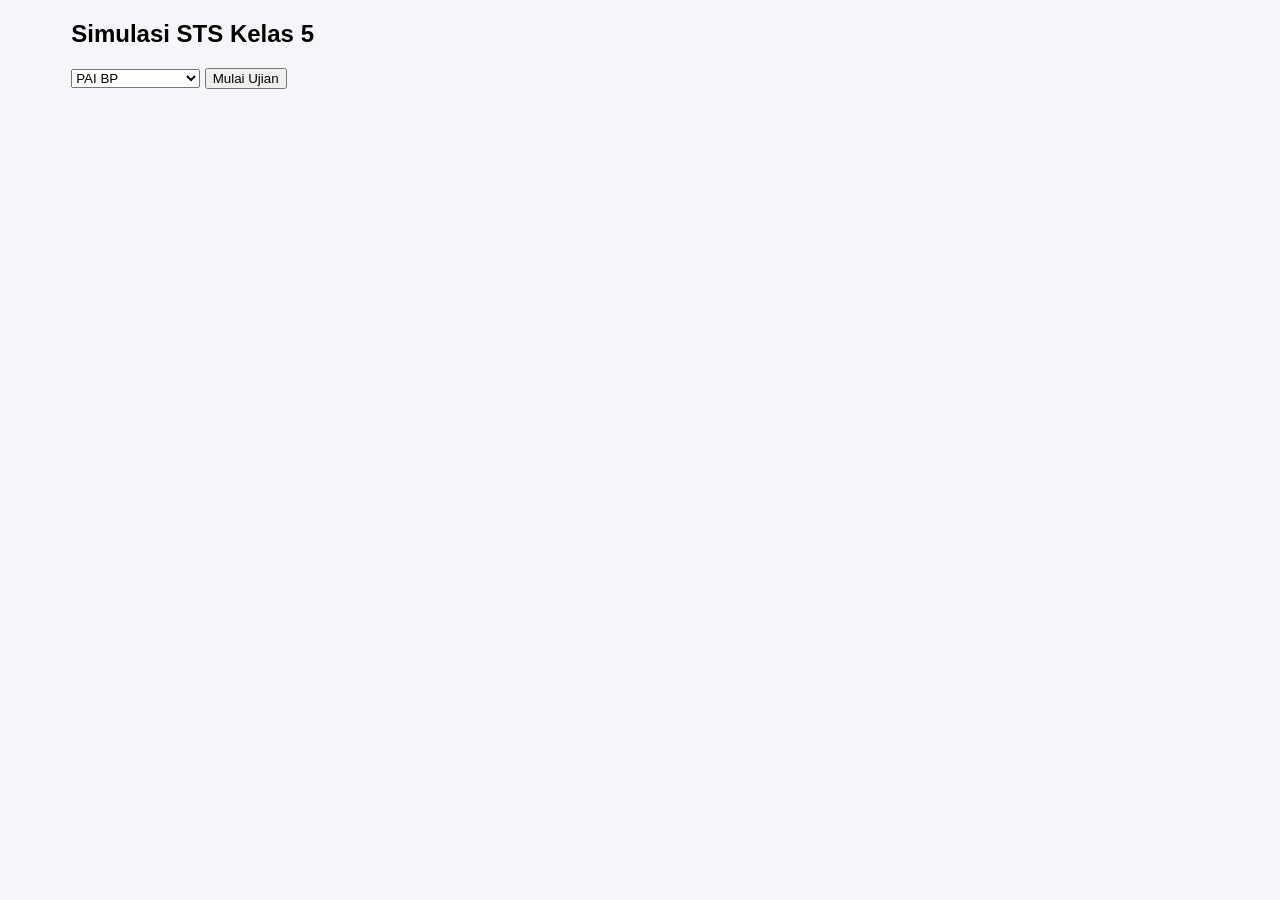
==== index.html @ 39b7138d "Add files via upload" ====
<!DOCTYPE html>
<html lang="id">
<head>
  <meta charset="UTF-8">
  <title>Simulasi STS Kelas 5</title>
  <link rel="stylesheet" href="style.css">
</head>
<body>

<div class="container">

  <h2>Simulasi STS Kelas 5</h2>

  <select id="mapel">
    <option value="pai">PAI BP</option>
    <option value="paiu">PAI Unggulan</option>
    <option value="indo">Bahasa Indonesia</option>
    <option value="inggris">Bahasa Inggris</option>
    <option value="ipas">IPAS</option>
    <option value="pkn">Pancasila</option>
    <option value="math">Matematika</option>
  </select>

  <button onclick="startExam()">Mulai Ujian</button>

  <div id="exam" class="hidden">
    
    <div class="topbar">
      <div id="progress"></div>
      <div id="timer">30:00</div>
    </div>

    <div class="main">
      <div class="sidebar" id="nav"></div>

      <div class="content">
        <div id="question"></div>

        <div class="navbtn">
          <button onclick="prev()">Prev</button>
          <button onclick="next()">Next</button>
        </div>
      </div>
    </div>

    <button class="finish" onclick="finish()">Selesai</button>
  </div>

  <h3 id="result"></h3>

</div>

<script src="script.js"></script>
</body>
</html>
---- style.css ----
body {
  font-family: Arial;
  background: #f4f6f9;
}

.container {
  width: 90%;
  margin: auto;
}

.topbar {
  display: flex;
  justify-content: space-between;
  margin: 10px 0;
}

#progress {
  width: 70%;
  height: 10px;
  background: #ddd;
}

#progress::after {
  content: '';
  display: block;
  height: 10px;
  background: #4caf50;
  width: 0%;
}

.main {
  display: flex;
}

.sidebar {
  width: 20%;
  background: #fff;
  padding: 10px;
}

.sidebar button {
  width: 40px;
  margin: 5px;
}

.content {
  width: 80%;
  background: white;
  padding: 20px;
}

.navbtn button {
  margin: 10px;
}

.finish {
  background: red;
  color: white;
  padding: 10px;
}

.hidden {
  display: none;
}
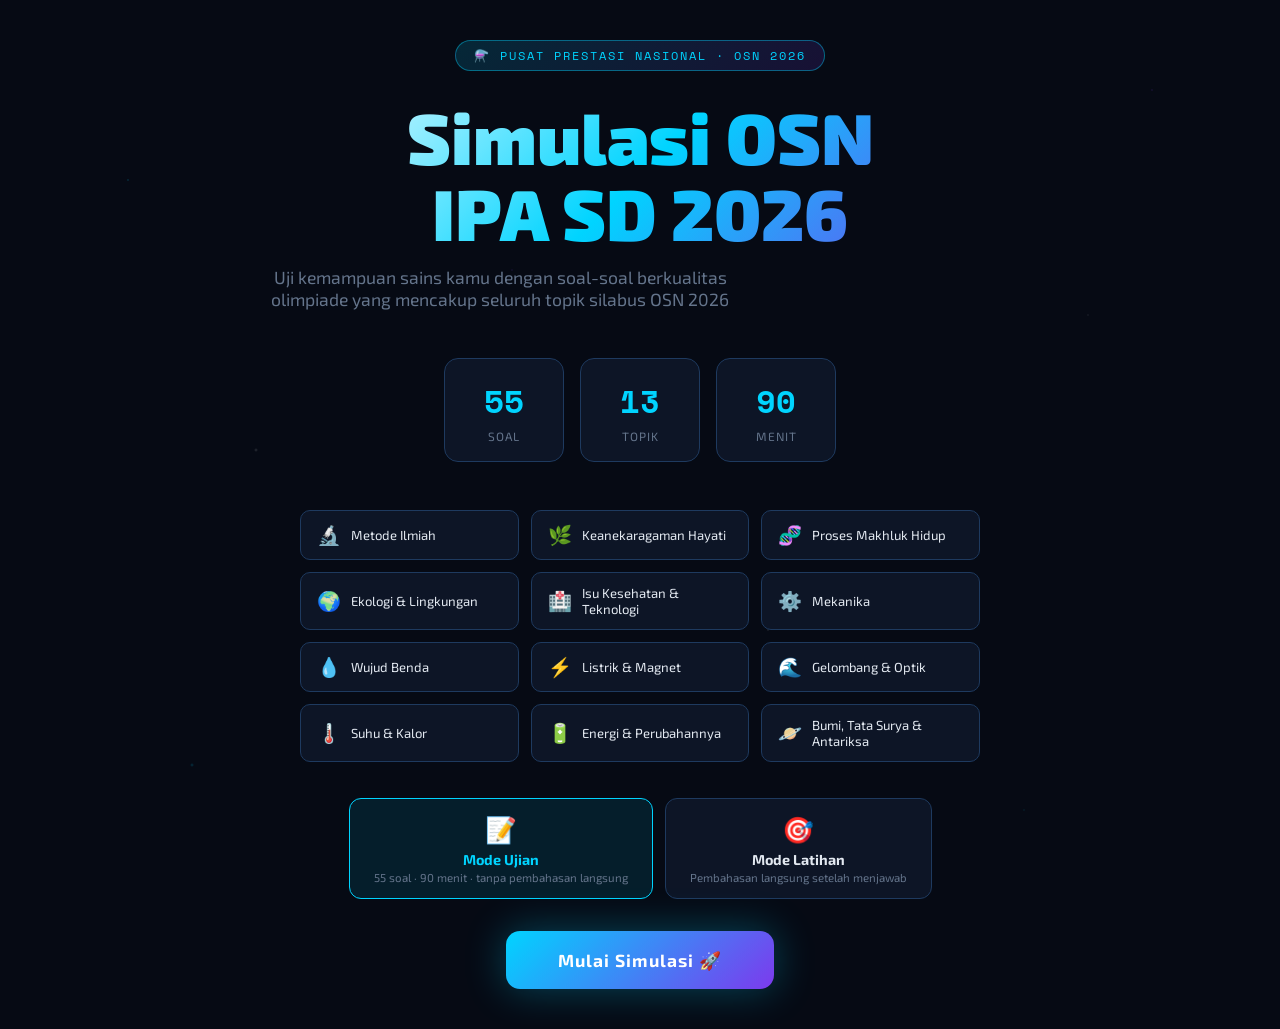
==== commit 8f794964: "Rename osn_ipa_simulasi.html to index.html" ====
--- a/index.html
+++ b/index.html
@@ -1,55 +1,1682 @@
 <!DOCTYPE html>
 <html lang="id">
 <head>
-  <meta charset="UTF-8">
-  <title>Simulasi STS Kelas 5</title>
-  <link rel="stylesheet" href="style.css">
+<meta charset="UTF-8">
+<meta name="viewport" content="width=device-width, initial-scale=1.0">
+<title>Simulasi OSN IPA SD 2026</title>
+<link href="https://fonts.googleapis.com/css2?family=Space+Mono:wght@400;700&family=Exo+2:wght@300;400;600;800;900&display=swap" rel="stylesheet">
+<style>
+  :root {
+    --bg: #060a14;
+    --surface: #0d1526;
+    --surface2: #111e35;
+    --border: #1e3a5f;
+    --accent: #00d4ff;
+    --accent2: #7c3aed;
+    --accent3: #f59e0b;
+    --correct: #10b981;
+    --wrong: #ef4444;
+    --text: #e2e8f0;
+    --muted: #64748b;
+  }
+
+  * { box-sizing: border-box; margin: 0; padding: 0; }
+
+  body {
+    font-family: 'Exo 2', sans-serif;
+    background: var(--bg);
+    color: var(--text);
+    min-height: 100vh;
+    overflow-x: hidden;
+  }
+
+  /* Starfield */
+  body::before {
+    content: '';
+    position: fixed;
+    inset: 0;
+    background-image:
+      radial-gradient(1px 1px at 10% 20%, rgba(0,212,255,0.4) 0%, transparent 100%),
+      radial-gradient(1px 1px at 30% 80%, rgba(124,58,237,0.4) 0%, transparent 100%),
+      radial-gradient(1px 1px at 50% 40%, rgba(255,255,255,0.3) 0%, transparent 100%),
+      radial-gradient(1px 1px at 70% 60%, rgba(0,212,255,0.3) 0%, transparent 100%),
+      radial-gradient(1px 1px at 90% 10%, rgba(124,58,237,0.3) 0%, transparent 100%),
+      radial-gradient(2px 2px at 20% 50%, rgba(255,255,255,0.15) 0%, transparent 100%),
+      radial-gradient(1px 1px at 80% 90%, rgba(0,212,255,0.2) 0%, transparent 100%),
+      radial-gradient(1px 1px at 60% 70%, rgba(255,255,255,0.2) 0%, transparent 100%),
+      radial-gradient(1px 1px at 40% 30%, rgba(124,58,237,0.25) 0%, transparent 100%),
+      radial-gradient(2px 2px at 15% 85%, rgba(0,212,255,0.2) 0%, transparent 100%),
+      radial-gradient(1px 1px at 85% 35%, rgba(255,255,255,0.15) 0%, transparent 100%),
+      radial-gradient(1px 1px at 55% 15%, rgba(124,58,237,0.2) 0%, transparent 100%);
+    pointer-events: none;
+    z-index: 0;
+  }
+
+  .container { position: relative; z-index: 1; max-width: 860px; margin: 0 auto; padding: 20px; }
+
+  /* ============ SPLASH SCREEN ============ */
+  #splash {
+    min-height: 100vh;
+    display: flex;
+    flex-direction: column;
+    align-items: center;
+    justify-content: center;
+    text-align: center;
+    padding: 40px 20px;
+  }
+
+  .splash-badge {
+    display: inline-flex;
+    align-items: center;
+    gap: 8px;
+    background: linear-gradient(135deg, rgba(0,212,255,0.15), rgba(124,58,237,0.15));
+    border: 1px solid rgba(0,212,255,0.4);
+    border-radius: 99px;
+    padding: 6px 18px;
+    font-size: 0.75rem;
+    font-family: 'Space Mono', monospace;
+    color: var(--accent);
+    letter-spacing: 2px;
+    text-transform: uppercase;
+    margin-bottom: 28px;
+    animation: fadeSlide 0.8s ease both;
+  }
+
+  .splash-title {
+    font-size: clamp(2.4rem, 7vw, 4.5rem);
+    font-weight: 900;
+    line-height: 1.05;
+    margin-bottom: 16px;
+    background: linear-gradient(135deg, #fff 0%, var(--accent) 50%, var(--accent2) 100%);
+    -webkit-background-clip: text;
+    -webkit-text-fill-color: transparent;
+    background-clip: text;
+    animation: fadeSlide 0.8s 0.1s ease both;
+  }
+
+  .splash-sub {
+    font-size: 1.1rem;
+    color: var(--muted);
+    margin-bottom: 48px;
+    animation: fadeSlide 0.8s 0.2s ease both;
+    max-width: 500px;
+  }
+
+  .stats-row {
+    display: flex;
+    gap: 16px;
+    justify-content: center;
+    flex-wrap: wrap;
+    margin-bottom: 48px;
+    animation: fadeSlide 0.8s 0.3s ease both;
+  }
+
+  .stat-card {
+    background: var(--surface);
+    border: 1px solid var(--border);
+    border-radius: 14px;
+    padding: 18px 28px;
+    text-align: center;
+    min-width: 120px;
+  }
+
+  .stat-card .num {
+    font-size: 2rem;
+    font-weight: 800;
+    color: var(--accent);
+    font-family: 'Space Mono', monospace;
+  }
+
+  .stat-card .lbl {
+    font-size: 0.75rem;
+    color: var(--muted);
+    margin-top: 4px;
+    text-transform: uppercase;
+    letter-spacing: 1px;
+  }
+
+  .topic-grid {
+    display: grid;
+    grid-template-columns: repeat(auto-fill, minmax(200px, 1fr));
+    gap: 12px;
+    margin-bottom: 48px;
+    text-align: left;
+    width: 100%;
+    max-width: 680px;
+    animation: fadeSlide 0.8s 0.4s ease both;
+  }
+
+  .topic-pill {
+    background: var(--surface);
+    border: 1px solid var(--border);
+    border-radius: 10px;
+    padding: 12px 16px;
+    font-size: 0.82rem;
+    display: flex;
+    align-items: center;
+    gap: 10px;
+    color: var(--text);
+  }
+
+  .topic-pill .icon { font-size: 1.2rem; }
+
+  .btn-start {
+    background: linear-gradient(135deg, var(--accent), var(--accent2));
+    border: none;
+    border-radius: 14px;
+    padding: 18px 52px;
+    font-size: 1.1rem;
+    font-weight: 700;
+    font-family: 'Exo 2', sans-serif;
+    color: #fff;
+    cursor: pointer;
+    letter-spacing: 1px;
+    transition: transform 0.2s, box-shadow 0.2s;
+    animation: fadeSlide 0.8s 0.5s ease both;
+    box-shadow: 0 0 40px rgba(0,212,255,0.3);
+  }
+
+  .btn-start:hover {
+    transform: translateY(-3px);
+    box-shadow: 0 8px 50px rgba(0,212,255,0.45);
+  }
+
+  /* ============ QUIZ SCREEN ============ */
+  #quiz { display: none; }
+
+  .quiz-header {
+    display: flex;
+    align-items: center;
+    justify-content: space-between;
+    margin-bottom: 24px;
+    flex-wrap: wrap;
+    gap: 12px;
+  }
+
+  .q-counter {
+    font-family: 'Space Mono', monospace;
+    font-size: 0.85rem;
+    color: var(--muted);
+  }
+
+  .q-counter span { color: var(--accent); font-weight: 700; }
+
+  .timer-box {
+    background: var(--surface);
+    border: 1px solid var(--border);
+    border-radius: 10px;
+    padding: 8px 20px;
+    font-family: 'Space Mono', monospace;
+    font-size: 1.1rem;
+    color: var(--accent);
+    min-width: 100px;
+    text-align: center;
+    transition: color 0.3s;
+  }
+
+  .timer-box.urgent { color: var(--wrong); border-color: var(--wrong); animation: pulse 0.8s infinite; }
+
+  .score-display {
+    font-size: 0.85rem;
+    color: var(--muted);
+    font-family: 'Space Mono', monospace;
+  }
+
+  .score-display span { color: var(--correct); font-weight: 700; }
+
+  /* Progress bar */
+  .progress-bar {
+    width: 100%;
+    height: 5px;
+    background: var(--surface2);
+    border-radius: 99px;
+    margin-bottom: 28px;
+    overflow: hidden;
+  }
+
+  .progress-fill {
+    height: 100%;
+    background: linear-gradient(90deg, var(--accent), var(--accent2));
+    border-radius: 99px;
+    transition: width 0.5s ease;
+  }
+
+  /* Topic tag */
+  .topic-tag {
+    display: inline-flex;
+    align-items: center;
+    gap: 6px;
+    background: rgba(0,212,255,0.1);
+    border: 1px solid rgba(0,212,255,0.3);
+    border-radius: 99px;
+    padding: 4px 14px;
+    font-size: 0.72rem;
+    color: var(--accent);
+    letter-spacing: 1px;
+    text-transform: uppercase;
+    margin-bottom: 18px;
+    font-family: 'Space Mono', monospace;
+  }
+
+  /* Question card */
+  .q-card {
+    background: var(--surface);
+    border: 1px solid var(--border);
+    border-radius: 18px;
+    padding: 32px;
+    margin-bottom: 20px;
+    animation: cardIn 0.4s ease;
+  }
+
+  .q-text {
+    font-size: 1.05rem;
+    line-height: 1.7;
+    color: var(--text);
+    margin-bottom: 8px;
+  }
+
+  .q-image {
+    width: 100%;
+    max-width: 380px;
+    margin: 16px 0;
+    border-radius: 10px;
+    border: 1px solid var(--border);
+  }
+
+  /* Options */
+  .options-grid {
+    display: grid;
+    gap: 12px;
+    margin-bottom: 20px;
+  }
+
+  .option-btn {
+    background: var(--surface2);
+    border: 1.5px solid var(--border);
+    border-radius: 12px;
+    padding: 16px 20px;
+    text-align: left;
+    cursor: pointer;
+    display: flex;
+    align-items: flex-start;
+    gap: 14px;
+    transition: border-color 0.2s, background 0.2s, transform 0.1s;
+    color: var(--text);
+    font-size: 0.95rem;
+    font-family: 'Exo 2', sans-serif;
+    line-height: 1.5;
+    width: 100%;
+  }
+
+  .option-btn:hover:not(:disabled) {
+    border-color: var(--accent);
+    background: rgba(0,212,255,0.07);
+    transform: translateX(4px);
+  }
+
+  .option-btn:disabled { cursor: default; }
+
+  .option-btn.selected { border-color: var(--accent); background: rgba(0,212,255,0.12); }
+  .option-btn.correct  { border-color: var(--correct); background: rgba(16,185,129,0.15); color: #fff; }
+  .option-btn.wrong    { border-color: var(--wrong);   background: rgba(239,68,68,0.12);  color: #fff; }
+
+  .opt-label {
+    display: flex;
+    align-items: center;
+    justify-content: center;
+    width: 30px;
+    height: 30px;
+    min-width: 30px;
+    border-radius: 8px;
+    background: rgba(255,255,255,0.07);
+    font-family: 'Space Mono', monospace;
+    font-size: 0.8rem;
+    font-weight: 700;
+    border: 1px solid rgba(255,255,255,0.1);
+  }
+
+  .option-btn.correct .opt-label { background: var(--correct); border-color: var(--correct); }
+  .option-btn.wrong .opt-label   { background: var(--wrong);   border-color: var(--wrong); }
+
+  /* Explanation */
+  .explanation {
+    background: linear-gradient(135deg, rgba(16,185,129,0.08), rgba(0,212,255,0.05));
+    border: 1px solid rgba(16,185,129,0.3);
+    border-radius: 12px;
+    padding: 18px 22px;
+    margin-top: 16px;
+    font-size: 0.9rem;
+    line-height: 1.7;
+    color: #a7f3d0;
+    display: none;
+  }
+
+  .explanation.show { display: block; animation: fadeSlide 0.3s ease; }
+  .explanation strong { color: var(--correct); }
+
+  .explanation.wrong-exp {
+    background: linear-gradient(135deg, rgba(239,68,68,0.08), rgba(245,158,11,0.05));
+    border-color: rgba(239,68,68,0.3);
+    color: #fca5a5;
+  }
+
+  .explanation.wrong-exp strong { color: var(--accent3); }
+
+  /* Bottom nav */
+  .quiz-nav {
+    display: flex;
+    gap: 12px;
+    justify-content: flex-end;
+    align-items: center;
+    flex-wrap: wrap;
+  }
+
+  .btn-nav {
+    padding: 12px 28px;
+    border-radius: 10px;
+    border: 1.5px solid var(--border);
+    background: transparent;
+    color: var(--muted);
+    font-family: 'Exo 2', sans-serif;
+    font-size: 0.9rem;
+    cursor: pointer;
+    transition: all 0.2s;
+  }
+
+  .btn-nav:hover { border-color: var(--accent); color: var(--accent); }
+
+  .btn-next {
+    background: linear-gradient(135deg, var(--accent), var(--accent2));
+    border: none;
+    border-radius: 10px;
+    padding: 12px 32px;
+    color: #fff;
+    font-weight: 700;
+    font-family: 'Exo 2', sans-serif;
+    font-size: 0.95rem;
+    cursor: pointer;
+    transition: transform 0.2s, opacity 0.2s;
+    display: none;
+  }
+
+  .btn-next:hover { transform: translateY(-2px); }
+  .btn-next.show { display: inline-block; }
+
+  /* ============ RESULT SCREEN ============ */
+  #result { display: none; }
+
+  .result-card {
+    background: var(--surface);
+    border: 1px solid var(--border);
+    border-radius: 24px;
+    padding: 48px 40px;
+    text-align: center;
+    margin-bottom: 32px;
+    position: relative;
+    overflow: hidden;
+  }
+
+  .result-card::before {
+    content: '';
+    position: absolute;
+    top: -60px; right: -60px;
+    width: 200px; height: 200px;
+    background: radial-gradient(circle, rgba(0,212,255,0.15), transparent 70%);
+    border-radius: 50%;
+  }
+
+  .result-emoji { font-size: 4rem; margin-bottom: 16px; }
+
+  .result-grade {
+    font-size: clamp(3rem, 10vw, 5.5rem);
+    font-weight: 900;
+    background: linear-gradient(135deg, var(--accent), var(--accent2));
+    -webkit-background-clip: text;
+    -webkit-text-fill-color: transparent;
+    background-clip: text;
+    font-family: 'Space Mono', monospace;
+    line-height: 1;
+    margin-bottom: 8px;
+  }
+
+  .result-label {
+    font-size: 1.4rem;
+    font-weight: 700;
+    margin-bottom: 6px;
+  }
+
+  .result-sub { font-size: 0.95rem; color: var(--muted); margin-bottom: 36px; }
+
+  .result-stats {
+    display: flex;
+    gap: 16px;
+    justify-content: center;
+    flex-wrap: wrap;
+    margin-bottom: 16px;
+  }
+
+  .res-stat {
+    background: var(--surface2);
+    border: 1px solid var(--border);
+    border-radius: 12px;
+    padding: 16px 24px;
+    text-align: center;
+    min-width: 110px;
+  }
+
+  .res-stat .v {
+    font-size: 1.8rem;
+    font-weight: 800;
+    font-family: 'Space Mono', monospace;
+  }
+
+  .res-stat .k { font-size: 0.72rem; color: var(--muted); text-transform: uppercase; letter-spacing: 1px; margin-top: 4px; }
+  .res-stat.correct .v { color: var(--correct); }
+  .res-stat.wrong .v   { color: var(--wrong); }
+  .res-stat.time .v    { color: var(--accent3); }
+  .res-stat.skip .v    { color: var(--muted); }
+
+  /* Review table */
+  .review-title {
+    font-size: 1.1rem;
+    font-weight: 700;
+    margin-bottom: 16px;
+    color: var(--text);
+  }
+
+  .review-list { display: flex; flex-direction: column; gap: 10px; margin-bottom: 32px; }
+
+  .review-item {
+    background: var(--surface);
+    border: 1px solid var(--border);
+    border-radius: 12px;
+    padding: 16px 20px;
+    display: flex;
+    gap: 14px;
+    align-items: flex-start;
+  }
+
+  .review-item .ri-num {
+    font-family: 'Space Mono', monospace;
+    font-size: 0.75rem;
+    color: var(--muted);
+    min-width: 24px;
+    margin-top: 2px;
+  }
+
+  .review-item .ri-body { flex: 1; }
+  .review-item .ri-q { font-size: 0.88rem; margin-bottom: 6px; color: var(--text); line-height: 1.4; }
+  .review-item .ri-ans { font-size: 0.8rem; }
+
+  .pill {
+    display: inline-flex;
+    align-items: center;
+    gap: 4px;
+    border-radius: 99px;
+    padding: 2px 10px;
+    font-size: 0.72rem;
+    font-weight: 600;
+  }
+
+  .pill.c { background: rgba(16,185,129,0.2); color: var(--correct); }
+  .pill.w { background: rgba(239,68,68,0.2);  color: var(--wrong); }
+  .pill.s { background: rgba(100,116,139,0.2); color: var(--muted); }
+
+  .btn-retry {
+    background: linear-gradient(135deg, var(--accent2), var(--accent));
+    border: none;
+    border-radius: 12px;
+    padding: 16px 44px;
+    color: #fff;
+    font-size: 1rem;
+    font-weight: 700;
+    font-family: 'Exo 2', sans-serif;
+    cursor: pointer;
+    transition: transform 0.2s, box-shadow 0.2s;
+    display: block;
+    margin: 0 auto 12px;
+    box-shadow: 0 0 30px rgba(124,58,237,0.3);
+  }
+
+  .btn-retry:hover { transform: translateY(-3px); box-shadow: 0 8px 40px rgba(124,58,237,0.5); }
+
+  @keyframes fadeSlide {
+    from { opacity: 0; transform: translateY(16px); }
+    to   { opacity: 1; transform: translateY(0); }
+  }
+
+  @keyframes cardIn {
+    from { opacity: 0; transform: translateY(20px) scale(0.98); }
+    to   { opacity: 1; transform: translateY(0) scale(1); }
+  }
+
+  @keyframes pulse {
+    0%, 100% { opacity: 1; }
+    50% { opacity: 0.6; }
+  }
+
+  .glow-text { text-shadow: 0 0 20px rgba(0,212,255,0.5); }
+
+  @media (max-width: 600px) {
+    .q-card { padding: 22px 18px; }
+    .result-card { padding: 32px 20px; }
+    .quiz-header { flex-direction: column; align-items: flex-start; }
+  }
+
+  .difficulty-badge {
+    font-size: 0.65rem;
+    border-radius: 99px;
+    padding: 2px 10px;
+    font-family: 'Space Mono', monospace;
+    text-transform: uppercase;
+    letter-spacing: 1px;
+    display: inline-block;
+    margin-left: 10px;
+    vertical-align: middle;
+  }
+
+  .diff-mudah   { background: rgba(16,185,129,0.2); color: var(--correct); }
+  .diff-sedang  { background: rgba(245,158,11,0.2); color: var(--accent3); }
+  .diff-sulit   { background: rgba(239,68,68,0.2);  color: var(--wrong); }
+
+  table.data-table {
+    width: 100%;
+    border-collapse: collapse;
+    font-size: 0.85rem;
+    margin: 12px 0;
+    background: var(--surface2);
+    border-radius: 8px;
+    overflow: hidden;
+  }
+
+  table.data-table th {
+    background: rgba(0,212,255,0.12);
+    color: var(--accent);
+    padding: 8px 12px;
+    text-align: left;
+    border-bottom: 1px solid var(--border);
+  }
+
+  table.data-table td {
+    padding: 8px 12px;
+    border-bottom: 1px solid rgba(30,58,95,0.5);
+    color: var(--text);
+  }
+
+  .mode-select {
+    display: flex;
+    gap: 12px;
+    justify-content: center;
+    margin-bottom: 32px;
+    flex-wrap: wrap;
+    animation: fadeSlide 0.8s 0.35s ease both;
+  }
+
+  .mode-btn {
+    background: var(--surface);
+    border: 1.5px solid var(--border);
+    border-radius: 12px;
+    padding: 14px 24px;
+    cursor: pointer;
+    color: var(--text);
+    font-family: 'Exo 2', sans-serif;
+    font-size: 0.9rem;
+    transition: all 0.2s;
+    text-align: center;
+    min-width: 150px;
+  }
+
+  .mode-btn:hover, .mode-btn.active {
+    border-color: var(--accent);
+    background: rgba(0,212,255,0.1);
+    color: var(--accent);
+  }
+
+  .mode-btn .m-icon { font-size: 1.6rem; display: block; margin-bottom: 6px; }
+  .mode-btn .m-title { font-weight: 700; }
+  .mode-btn .m-desc { font-size: 0.72rem; color: var(--muted); margin-top: 2px; }
+</style>
 </head>
 <body>
 
-<div class="container">
-
-  <h2>Simulasi STS Kelas 5</h2>
-
-  <select id="mapel">
-    <option value="pai">PAI BP</option>
-    <option value="paiu">PAI Unggulan</option>
-    <option value="indo">Bahasa Indonesia</option>
-    <option value="inggris">Bahasa Inggris</option>
-    <option value="ipas">IPAS</option>
-    <option value="pkn">Pancasila</option>
-    <option value="math">Matematika</option>
-  </select>
-
-  <button onclick="startExam()">Mulai Ujian</button>
-
-  <div id="exam" class="hidden">
-    
-    <div class="topbar">
-      <div id="progress"></div>
-      <div id="timer">30:00</div>
+<!-- ========== SPLASH ========== -->
+<div id="splash">
+  <div style="width:100%;max-width:780px;margin:0 auto;text-align:center;">
+    <div class="splash-badge">⚗️ Pusat Prestasi Nasional · OSN 2026</div>
+    <h1 class="splash-title">Simulasi OSN<br>IPA SD 2026</h1>
+    <p class="splash-sub">Uji kemampuan sains kamu dengan soal-soal berkualitas olimpiade yang mencakup seluruh topik silabus OSN 2026</p>
+
+    <div class="stats-row">
+      <div class="stat-card"><div class="num">55</div><div class="lbl">Soal</div></div>
+      <div class="stat-card"><div class="num">13</div><div class="lbl">Topik</div></div>
+      <div class="stat-card"><div class="num">90</div><div class="lbl">Menit</div></div>
     </div>
 
-    <div class="main">
-      <div class="sidebar" id="nav"></div>
-
-      <div class="content">
-        <div id="question"></div>
-
-        <div class="navbtn">
-          <button onclick="prev()">Prev</button>
-          <button onclick="next()">Next</button>
-        </div>
+    <div class="topic-grid" style="margin:0 auto 36px;">
+      <div class="topic-pill"><span class="icon">🔬</span> Metode Ilmiah</div>
+      <div class="topic-pill"><span class="icon">🌿</span> Keanekaragaman Hayati</div>
+      <div class="topic-pill"><span class="icon">🧬</span> Proses Makhluk Hidup</div>
+      <div class="topic-pill"><span class="icon">🌍</span> Ekologi & Lingkungan</div>
+      <div class="topic-pill"><span class="icon">🏥</span> Isu Kesehatan & Teknologi</div>
+      <div class="topic-pill"><span class="icon">⚙️</span> Mekanika</div>
+      <div class="topic-pill"><span class="icon">💧</span> Wujud Benda</div>
+      <div class="topic-pill"><span class="icon">⚡</span> Listrik & Magnet</div>
+      <div class="topic-pill"><span class="icon">🌊</span> Gelombang & Optik</div>
+      <div class="topic-pill"><span class="icon">🌡️</span> Suhu & Kalor</div>
+      <div class="topic-pill"><span class="icon">🔋</span> Energi & Perubahannya</div>
+      <div class="topic-pill"><span class="icon">🪐</span> Bumi, Tata Surya & Antariksa</div>
+    </div>
+
+    <div class="mode-select">
+      <div class="mode-btn active" onclick="selectMode(this,'full')" data-mode="full">
+        <span class="m-icon">📝</span>
+        <div class="m-title">Mode Ujian</div>
+        <div class="m-desc">55 soal · 90 menit · tanpa pembahasan langsung</div>
+      </div>
+      <div class="mode-btn" onclick="selectMode(this,'practice')" data-mode="practice">
+        <span class="m-icon">🎯</span>
+        <div class="m-title">Mode Latihan</div>
+        <div class="m-desc">Pembahasan langsung setelah menjawab</div>
       </div>
     </div>
 
-    <button class="finish" onclick="finish()">Selesai</button>
+    <button class="btn-start" onclick="startQuiz()">Mulai Simulasi 🚀</button>
   </div>
-
-  <h3 id="result"></h3>
-
 </div>
 
-<script src="script.js"></script>
+<!-- ========== QUIZ ========== -->
+<div id="quiz">
+  <div class="container">
+    <div class="quiz-header">
+      <div class="q-counter">Soal <span id="qNum">1</span> / <span id="qTotal">55</span></div>
+      <div class="timer-box" id="timer">90:00</div>
+      <div class="score-display">Benar: <span id="scoreDisplay">0</span></div>
+    </div>
+    <div class="progress-bar"><div class="progress-fill" id="progressFill" style="width:0%"></div></div>
+
+    <div class="topic-tag" id="topicTag">🔬 Metode Ilmiah</div>
+
+    <div class="q-card">
+      <div class="q-text" id="questionText"></div>
+      <div id="questionExtra"></div>
+    </div>
+
+    <div class="options-grid" id="optionsGrid"></div>
+    <div class="explanation" id="explanationBox"></div>
+
+    <div class="quiz-nav">
+      <button class="btn-nav" onclick="skipQuestion()">Lewati ⏭</button>
+      <button class="btn-next show" id="btnNext" onclick="nextQuestion()" style="display:none">Berikutnya →</button>
+    </div>
+  </div>
+</div>
+
+<!-- ========== RESULT ========== -->
+<div id="result">
+  <div class="container">
+    <div class="result-card">
+      <div class="result-emoji" id="resultEmoji">🏆</div>
+      <div class="result-grade" id="resultGrade">85</div>
+      <div class="result-label" id="resultLabel">Sangat Baik!</div>
+      <div class="result-sub" id="resultSub">Kamu layak masuk babak selanjutnya</div>
+      <div class="result-stats">
+        <div class="res-stat correct"><div class="v" id="resCorrect">0</div><div class="k">✅ Benar</div></div>
+        <div class="res-stat wrong"><div class="v" id="resWrong">0</div><div class="k">❌ Salah</div></div>
+        <div class="res-stat skip"><div class="v" id="resSkip">0</div><div class="k">⏭ Dilewati</div></div>
+        <div class="res-stat time"><div class="v" id="resTime">--:--</div><div class="k">⏱ Waktu</div></div>
+      </div>
+    </div>
+
+    <div class="review-title">📋 Review Jawaban</div>
+    <div class="review-list" id="reviewList"></div>
+
+    <button class="btn-retry" onclick="retryQuiz()">🔄 Coba Lagi</button>
+    <button class="btn-retry" style="background:linear-gradient(135deg,#1e3a5f,#0d1526);border:1px solid var(--border);box-shadow:none;" onclick="backToHome()">🏠 Kembali ke Menu</button>
+  </div>
+</div>
+
+<script>
+// ============================================================
+// SOAL DATABASE — 55 soal OSN IPA SD 2026
+// ============================================================
+const SOAL = [
+  // ── METODE ILMIAH ──────────────────────────────────────────
+  {
+    topic: "🔬 Metode Ilmiah",
+    difficulty: "mudah",
+    q: "Dina ingin mengetahui apakah jenis pupuk mempengaruhi pertumbuhan tanaman cabai. Ia menanam 3 kelompok cabai dengan pupuk berbeda (pupuk kandang, pupuk kimia, tanpa pupuk). Semua kelompok mendapatkan air dan cahaya yang sama. Variabel bebas dalam percobaan ini adalah …",
+    opts: ["Pertumbuhan tanaman cabai", "Jenis pupuk yang digunakan", "Jumlah air yang diberikan", "Intensitas cahaya matahari"],
+    ans: 1,
+    exp: "Variabel bebas adalah variabel yang SENGAJA diubah oleh peneliti untuk melihat pengaruhnya. Dalam percobaan ini, Dina sengaja mengubah jenis pupuk, sehingga jenis pupuk adalah variabel bebas. Pertumbuhan tanaman adalah variabel terikat (yang diukur/diamati)."
+  },
+  {
+    topic: "🔬 Metode Ilmiah",
+    difficulty: "sedang",
+    q: "Rivan melakukan percobaan dengan memasukkan tanaman air ke dalam 3 toples berbeda yang diletakkan di bawah cahaya dengan intensitas berbeda (gelap, remang, terang). Ia menghitung jumlah gelembung yang keluar per menit. Setelah 30 menit, ia mencatat hasilnya. Manakah pernyataan yang BENAR tentang metode ilmiah dalam percobaan tersebut?",
+    opts: [
+      "Variabel terikat adalah intensitas cahaya",
+      "Percobaan ini tidak perlu diulang karena sudah cukup 30 menit",
+      "Hipotesis yang tepat: 'Semakin terang cahaya, semakin banyak gelembung yang dihasilkan'",
+      "Toples gelap tidak diperlukan dalam percobaan ini"
+    ],
+    ans: 2,
+    exp: "Hipotesis adalah dugaan sementara yang dapat diuji. Hipotesis yang baik menyatakan hubungan sebab-akibat antara variabel bebas (intensitas cahaya) dan variabel terikat (jumlah gelembung). 'Semakin terang cahaya, semakin banyak gelembung' adalah hipotesis yang valid dan dapat diuji. Toples gelap adalah kelompok kontrol (pembanding)."
+  },
+  {
+    topic: "🔬 Metode Ilmiah",
+    difficulty: "sulit",
+    q: "Seorang siswa mengamati bahwa tanaman di sudut ruangan tumbuh lebih lambat daripada tanaman di dekat jendela. Ia lalu merancang percobaan untuk membuktikan hal ini. Langkah pertama yang paling tepat dalam metode ilmiah setelah observasi adalah …",
+    opts: ["Langsung melakukan percobaan", "Merumuskan hipotesis", "Mengumpulkan data dari internet", "Membuat laporan hasil"],
+    ans: 1,
+    exp: "Urutan metode ilmiah: (1) Observasi → (2) Merumuskan masalah → (3) Merumuskan hipotesis → (4) Merancang percobaan → (5) Melakukan percobaan → (6) Mengumpulkan data → (7) Menganalisis data → (8) Menarik kesimpulan. Setelah observasi, langkah berikutnya adalah merumuskan masalah/hipotesis."
+  },
+
+  // ── KEANEKARAGAMAN HAYATI ───────────────────────────────────
+  {
+    topic: "🌿 Keanekaragaman Hayati",
+    difficulty: "mudah",
+    q: "Perhatikan daftar makhluk hidup berikut: (1) Amoeba, (2) Bakteri, (3) Jamur, (4) Kucing, (5) Padi. Makhluk hidup yang termasuk kingdom Monera adalah …",
+    opts: ["(1) dan (2)", "(2) saja", "(3) dan (5)", "(1) dan (3)"],
+    ans: 1,
+    exp: "Kingdom Monera terdiri dari organisme prokariotik (tidak memiliki membran inti sel), yaitu Bakteri (termasuk Cyanobacteria). Amoeba termasuk Protista (eukariotik), Jamur termasuk Fungi, Kucing termasuk Animalia, dan Padi termasuk Plantae."
+  },
+  {
+    topic: "🌿 Keanekaragaman Hayati",
+    difficulty: "sedang",
+    q: "Cicak dan buaya memiliki nenek moyang yang sama. Keduanya berdarah dingin dan berkulit bersisik. Namun, buaya jauh lebih besar. Pengelompokan organisme berdasarkan persamaan ciri-ciri yang dimiliki disebut …",
+    opts: ["Taksonomi", "Morfologi", "Klasifikasi", "Identifikasi"],
+    ans: 2,
+    exp: "Klasifikasi adalah proses pengelompokan makhluk hidup berdasarkan persamaan ciri-ciri yang dimiliki. Taksonomi adalah ilmu yang mempelajari penggolongan makhluk hidup. Dalam klasifikasi, cicak dan buaya dikelompokkan dalam kelas Reptilia karena memiliki ciri-ciri yang sama: berdarah dingin, bersisik, bertelur."
+  },
+  {
+    topic: "🌿 Keanekaragaman Hayati",
+    difficulty: "sedang",
+    q: "Beruang madu (Helarctos malayanus) adalah satwa endemik yang banyak ditemukan di Kalimantan dan Sumatera. Kata 'endemik' berarti …",
+    opts: [
+      "Satwa yang hampir punah",
+      "Satwa yang hanya ditemukan di daerah tertentu",
+      "Satwa yang dilindungi pemerintah",
+      "Satwa yang dapat hidup di berbagai habitat"
+    ],
+    ans: 1,
+    exp: "Endemik berarti suatu organisme yang hanya ditemukan di suatu wilayah geografis tertentu dan tidak ditemukan di tempat lain di dunia secara alami. Beruang madu adalah hewan endemik Asia Tenggara, khususnya di hutan-hutan Kalimantan dan Sumatera."
+  },
+  {
+    topic: "🌿 Keanekaragaman Hayati",
+    difficulty: "sulit",
+    q: "Urutan takson dari yang paling tinggi ke yang paling rendah dalam klasifikasi makhluk hidup adalah …",
+    opts: [
+      "Kingdom – Filum – Kelas – Ordo – Famili – Genus – Spesies",
+      "Kingdom – Filum – Ordo – Kelas – Famili – Genus – Spesies",
+      "Kingdom – Kelas – Filum – Ordo – Famili – Genus – Spesies",
+      "Spesies – Genus – Famili – Ordo – Kelas – Filum – Kingdom"
+    ],
+    ans: 0,
+    exp: "Urutan takson dari tertinggi ke terendah: Kingdom → Filum (Divisi) → Kelas → Ordo → Famili → Genus → Spesies. Cara mudah mengingat: 'Kita Perlu Cari Orang Famili Guna Selamat'."
+  },
+
+  // ── PROSES MAKHLUK HIDUP ────────────────────────────────────
+  {
+    topic: "🧬 Proses Makhluk Hidup",
+    difficulty: "mudah",
+    q: "Saat olahraga, kita berkeringat dan napas menjadi lebih cepat. Hal ini menunjukkan bahwa tubuh sedang melakukan …",
+    opts: ["Fotosintesis yang meningkat", "Respirasi yang lebih aktif untuk menghasilkan energi", "Proses pencernaan yang dipercepat", "Ekskresi melalui kulit saja"],
+    ans: 1,
+    exp: "Saat olahraga, otot membutuhkan lebih banyak energi (ATP). Energi dihasilkan melalui respirasi seluler: Glukosa + O₂ → CO₂ + H₂O + Energi. Pernapasan cepat untuk memasok lebih banyak O₂ dan membuang CO₂ berlebih. Berkeringat untuk mengatur suhu tubuh."
+  },
+  {
+    topic: "🧬 Proses Makhluk Hidup",
+    difficulty: "sedang",
+    q: "Perhatikan persamaan fotosintesis berikut:\n6CO₂ + 6H₂O + Cahaya → C₆H₁₂O₆ + 6O₂\n\nJika klorofil pada daun rusak akibat kekurangan magnesium, apa yang paling mungkin terjadi?",
+    opts: [
+      "Tanaman menghasilkan lebih banyak oksigen",
+      "Tanaman tidak dapat menyerap air dari tanah",
+      "Laju fotosintesis menurun karena klorofil tidak terbentuk sempurna",
+      "Tanaman menghasilkan lebih banyak glukosa"
+    ],
+    ans: 2,
+    exp: "Klorofil adalah pigmen hijau yang berperan menangkap energi cahaya untuk fotosintesis. Magnesium adalah komponen utama pembentuk klorofil. Jika magnesium kurang → klorofil tidak terbentuk sempurna → daun menguning (klorosis) → fotosintesis menurun → produksi glukosa dan oksigen berkurang."
+  },
+  {
+    topic: "🧬 Proses Makhluk Hidup",
+    difficulty: "sedang",
+    q: "Pada sistem pencernaan manusia, pencernaan protein secara kimiawi pertama kali terjadi di …",
+    opts: ["Mulut", "Lambung", "Usus halus", "Usus besar"],
+    ans: 1,
+    exp: "Pencernaan protein secara kimiawi dimulai di lambung, bukan di mulut. Di lambung, enzim pepsin (diaktifkan oleh asam HCl) memecah protein menjadi pepton. Di mulut, hanya terjadi pencernaan karbohidrat (enzim amilase/ptialin). Di usus halus, pencernaan protein dilanjutkan oleh enzim tripsin dan kimotripsin."
+  },
+  {
+    topic: "🧬 Proses Makhluk Hidup",
+    difficulty: "sedang",
+    q: "Kupu-kupu mengalami metamorfosis sempurna. Urutan tahapan metamorfosis sempurna yang benar adalah …",
+    opts: [
+      "Telur → Larva → Pupa → Imago",
+      "Telur → Nimfa → Imago",
+      "Telur → Pupa → Larva → Imago",
+      "Telur → Ulat → Imago"
+    ],
+    ans: 0,
+    exp: "Metamorfosis sempurna (holometabola) memiliki 4 tahap: Telur → Larva (ulat) → Pupa (kepompong) → Imago (dewasa/kupu-kupu). Metamorfosis tidak sempurna (hemimetabola) hanya memiliki 3 tahap: Telur → Nimfa → Imago (contoh: belalang, jangkrik)."
+  },
+  {
+    topic: "🧬 Proses Makhluk Hidup",
+    difficulty: "sulit",
+    q: "Tekanan darah sistolik adalah tekanan darah ketika …",
+    opts: [
+      "Jantung mengembang dan darah masuk ke jantung",
+      "Jantung mengempis dan darah keluar dari jantung",
+      "Otot jantung berelaksasi dan darah keluar",
+      "Darah mengalir perlahan di pembuluh kapiler"
+    ],
+    ans: 1,
+    exp: "Tekanan darah terdiri dari dua nilai: Sistolik (angka atas) = tekanan ketika jantung berkontraksi/mengempis → darah dipompa keluar dari jantung. Diastolik (angka bawah) = tekanan ketika jantung berelaksasi/mengembang → darah masuk ke jantung. Contoh: 120/80 mmHg → sistolik 120, diastolik 80."
+  },
+  {
+    topic: "🧬 Proses Makhluk Hidup",
+    difficulty: "sulit",
+    q: "Seorang anak berusia 8 tahun mengalami gangguan berupa urine yang sangat encer dan banyak, namun kadar gula darahnya normal. Gangguan ini kemungkinan terjadi pada …",
+    opts: [
+      "Pankreas yang tidak memproduksi insulin cukup",
+      "Hormon ADH yang kurang menyebabkan reabsorpsi air terganggu",
+      "Ginjal yang tidak mampu menyaring glukosa",
+      "Lambung yang terlalu banyak memproduksi asam"
+    ],
+    ans: 1,
+    exp: "Gejala urine encer dan banyak tanpa gula darah tinggi menunjukkan Diabetes Insipidus (bukan Diabetes Mellitus). Pada diabetes insipidus, hormon ADH (Anti-Diuretic Hormone) tidak diproduksi cukup oleh kelenjar hipofisis → ginjal tidak bisa mereabsorpsi air → urine sangat banyak dan encer. Berbeda dengan diabetes mellitus yang disebabkan kekurangan insulin."
+  },
+
+  // ── EKOLOGI & LINGKUNGAN ────────────────────────────────────
+  {
+    topic: "🌍 Ekologi & Lingkungan",
+    difficulty: "mudah",
+    q: "Dalam suatu ekosistem sawah terdapat: padi, belalang, katak, ular, dan elang. Manakah yang merupakan rantai makanan yang BENAR?",
+    opts: [
+      "Elang → Ular → Katak → Belalang → Padi",
+      "Padi → Belalang → Katak → Ular → Elang",
+      "Padi → Katak → Belalang → Ular → Elang",
+      "Belalang → Padi → Katak → Ular → Elang"
+    ],
+    ans: 1,
+    exp: "Rantai makanan menunjukkan aliran energi dari produsen ke konsumen. Padi (produsen) → Belalang (konsumen I/herbivora) → Katak (konsumen II/karnivora) → Ular (konsumen III) → Elang (konsumen IV/puncak). Tanda panah menunjukkan 'dimakan oleh'."
+  },
+  {
+    topic: "🌍 Ekologi & Lingkungan",
+    difficulty: "sedang",
+    q: "Hubungan antara bunga Rafflesia arnoldii dengan tumbuhan inang (tetrastigma) adalah contoh simbiosis …",
+    opts: ["Mutualisme (keduanya untung)", "Komensalisme (satu untung, satu tidak terpengaruh)", "Parasitisme (satu untung, satu rugi)", "Amensalisme (satu rugi, satu tidak terpengaruh)"],
+    ans: 2,
+    exp: "Rafflesia arnoldii adalah tumbuhan parasit yang tidak memiliki akar, batang, dan daun sejati. Ia hidup sepenuhnya bergantung pada tumbuhan inang (tetrastigma) untuk mendapatkan air dan nutrisi. Rafflesia UNTUNG mendapat nutrisi, tetrastigma RUGI karena nutrisinya diserap. Ini adalah parasitisme."
+  },
+  {
+    topic: "🌍 Ekologi & Lingkungan",
+    difficulty: "sedang",
+    q: "Jika populasi katak di suatu sawah tiba-tiba berkurang drastis akibat perburuan, maka yang paling mungkin terjadi adalah …",
+    opts: [
+      "Populasi ular meningkat dan populasi belalang menurun",
+      "Populasi belalang meningkat dan populasi ular menurun",
+      "Populasi padi meningkat dan populasi elang meningkat",
+      "Tidak ada perubahan pada organisme lain"
+    ],
+    ans: 1,
+    exp: "Rantai makanan: Padi → Belalang → Katak → Ular → Elang. Jika katak berkurang: (1) Belalang tidak ada pemangsa → populasi MENINGKAT. (2) Ular tidak ada mangsa → populasi MENURUN. (3) Padi habis dimakan belalang → populasi MENURUN. Ini disebut efek kaskade trofik."
+  },
+  {
+    topic: "🌍 Ekologi & Lingkungan",
+    difficulty: "sulit",
+    q: "Fenomena eutrofikasi pada danau terjadi ketika …",
+    opts: [
+      "Air danau menjadi terlalu asam akibat hujan asam",
+      "Pupuk berlebih dari pertanian menyebabkan ledakan pertumbuhan alga sehingga oksigen terlarut menurun",
+      "Predator puncak di danau berkurang sehingga ikan kecil meledak",
+      "Suhu air danau meningkat akibat perubahan iklim global"
+    ],
+    ans: 1,
+    exp: "Eutrofikasi: Pupuk berlebih (nitrat, fosfat) mengalir ke danau → alga tumbuh sangat lebat (blooming) → saat alga mati, bakteri pengurai membutuhkan banyak O₂ → oksigen terlarut dalam air menurun drastis → ikan dan organisme air mati kehabisan oksigen (kondisi hipoksia/anoksia)."
+  },
+  {
+    topic: "🌍 Ekologi & Lingkungan",
+    difficulty: "sedang",
+    q: "Adaptasi morfologi adalah penyesuaian diri makhluk hidup berdasarkan bentuk atau struktur tubuhnya. Contoh adaptasi morfologi yang TEPAT adalah …",
+    opts: [
+      "Bunglon mengubah warna tubuhnya sesuai lingkungan",
+      "Unta menyimpan lemak di punuknya untuk cadangan energi di gurun",
+      "Kelelawar menggunakan echolocation untuk navigasi di malam hari",
+      "Burung bermigrasi ke daerah hangat saat musim dingin"
+    ],
+    ans: 1,
+    exp: "Adaptasi morfologi = bentuk fisik/struktur tubuh. Punuk unta (tempat menyimpan lemak) adalah adaptasi MORFOLOGI. Bunglon mengubah warna = adaptasi FISIOLOGI (proses tubuh). Echolocation kelelawar = adaptasi FISIOLOGI. Burung bermigrasi = adaptasi TINGKAH LAKU."
+  },
+
+  // ── ISU KESEHATAN & TEKNOLOGI ───────────────────────────────
+  {
+    topic: "🏥 Isu Kesehatan & Teknologi",
+    difficulty: "mudah",
+    q: "Proses pembuatan tempe dari kedelai melibatkan mikroorganisme. Mikroorganisme yang berperan dalam fermentasi kedelai menjadi tempe adalah …",
+    opts: ["Saccharomyces cerevisiae", "Rhizopus oligosporus", "Lactobacillus bulgaricus", "Acetobacter xylinum"],
+    ans: 1,
+    exp: "Rhizopus oligosporus adalah jamur yang digunakan dalam pembuatan tempe. Ia mengurai protein kedelai menjadi lebih mudah dicerna. Saccharomyces cerevisiae → roti dan bir. Lactobacillus bulgaricus → yogurt. Acetobacter xylinum → nata de coco."
+  },
+  {
+    topic: "🏥 Isu Kesehatan & Teknologi",
+    difficulty: "sedang",
+    q: "Vaksin bekerja dengan cara …",
+    opts: [
+      "Membunuh semua bakteri dan virus dalam tubuh",
+      "Merangsang sistem imun untuk membentuk antibodi tanpa menyebabkan penyakit",
+      "Mempercepat pemulihan saat sudah terkena penyakit",
+      "Menggantikan sel-sel tubuh yang rusak akibat infeksi"
+    ],
+    ans: 1,
+    exp: "Vaksin mengandung antigen (patogen yang dilemahkan/dimatikan atau bagian dari patogen). Ketika divaksinasi, sistem imun 'belajar' mengenali antigen tersebut dan membentuk antibodi serta sel memori. Jika kelak terpapar patogen asli, tubuh sudah siap melawan dengan cepat. Ini adalah imunitas aktif."
+  },
+  {
+    topic: "🏥 Isu Kesehatan & Teknologi",
+    difficulty: "sedang",
+    q: "Kloning adalah teknologi bioteknologi modern yang bertujuan untuk …",
+    opts: [
+      "Menghasilkan individu baru melalui perkawinan silang",
+      "Menghasilkan individu baru yang identik secara genetik dengan induknya",
+      "Mempercepat pembelahan sel secara kimiawi",
+      "Mengubah susunan DNA organisme agar lebih kuat"
+    ],
+    ans: 1,
+    exp: "Kloning adalah proses menghasilkan individu baru yang memiliki susunan genetik (DNA) yang IDENTIK dengan induknya. Kloning dilakukan dengan mengambil inti sel tubuh dan memasukkannya ke dalam sel telur yang telah dikosongkan intinya. Domba Dolly (1996) adalah mamalia pertama yang berhasil dikloning."
+  },
+
+  // ── MEKANIKA ────────────────────────────────────────────────
+  {
+    topic: "⚙️ Mekanika",
+    difficulty: "mudah",
+    q: "Sebuah bola ditendang sehingga bergerak, kemudian melambat dan berhenti. Penyebab bola berhenti adalah …",
+    opts: ["Gaya otot yang berkurang", "Gaya gesek antara bola dan lantai", "Gravitasi yang menarik bola ke bawah", "Tidak ada gaya yang bekerja"],
+    ans: 1,
+    exp: "Setelah bola ditendang, tidak ada lagi gaya dorong. Gaya gesek antara permukaan bola dan lantai berlawanan arah dengan gerak bola, menyebabkan bola melambat hingga berhenti. Tanpa gaya gesek (di ruang hampa), bola akan terus bergerak selamanya (Hukum Newton I)."
+  },
+  {
+    topic: "⚙️ Mekanika",
+    difficulty: "sedang",
+    q: "Seorang anak mendorong gerobak bermassa 20 kg dengan gaya 100 N. Jika gaya gesek yang bekerja adalah 40 N, berapakah percepatan gerobak tersebut? (F = m × a)",
+    opts: ["2 m/s²", "3 m/s²", "5 m/s²", "7 m/s²"],
+    ans: 1,
+    exp: "Gaya neto = Gaya dorong – Gaya gesek = 100 N – 40 N = 60 N. Menggunakan Hukum Newton II: F = m × a → a = F/m = 60 N / 20 kg = 3 m/s². Percepatan gerobak adalah 3 m/s²."
+  },
+  {
+    topic: "⚙️ Mekanika",
+    difficulty: "sedang",
+    q: "Papan miring, baji, dan sekrup termasuk jenis pesawat sederhana berupa …",
+    opts: ["Tuas/Pengungkit", "Bidang miring", "Katrol", "Roda dan poros"],
+    ans: 1,
+    exp: "Jenis pesawat sederhana: (1) Tuas/Pengungkit: gunting, tang, jungkat-jungkit. (2) Bidang miring: papan miring, baji, sekrup, tangga. (3) Katrol: katrol tetap, katrol bergerak, katrol majemuk. (4) Roda dan poros: setir mobil, roda sepeda. Baji dan sekrup adalah modifikasi dari bidang miring."
+  },
+  {
+    topic: "⚙️ Mekanika",
+    difficulty: "sedang",
+    q: "Hukum Archimedes menyatakan bahwa benda yang tercelup dalam fluida mengalami gaya ke atas (gaya apung) yang besarnya …",
+    opts: [
+      "Sama dengan berat benda di udara",
+      "Sama dengan berat fluida yang dipindahkan oleh benda",
+      "Sama dengan volume benda yang tercelup",
+      "Bergantung pada massa jenis benda saja"
+    ],
+    ans: 1,
+    exp: "Hukum Archimedes: FA = ρ_fluida × V_tercelup × g. Gaya apung = berat fluida yang dipindahkan. Ini yang menyebabkan kapal baja bisa mengapung (walaupun lebih berat dari air) karena volume kapal yang sangat besar memindahkan banyak air, sehingga gaya apung besar."
+  },
+  {
+    topic: "⚙️ Mekanika",
+    difficulty: "sulit",
+    q: "Dongkrak hidrolik dapat mengangkat mobil dengan gaya kecil karena menggunakan prinsip Hukum Pascal. Jika luas penampang kecil 10 cm² dan luas penampang besar 500 cm², dan gaya yang diberikan pada penampang kecil adalah 200 N, berapakah gaya yang dihasilkan pada penampang besar?",
+    opts: ["1.000 N", "5.000 N", "10.000 N", "100.000 N"],
+    ans: 2,
+    exp: "Hukum Pascal: F₁/A₁ = F₂/A₂ → F₂ = F₁ × (A₂/A₁) = 200 N × (500/10) = 200 × 50 = 10.000 N. Dongkrak hidrolik melipatgandakan gaya berdasarkan perbandingan luas penampang. Itulah mengapa dongkrak kecil bisa mengangkat mobil yang sangat berat."
+  },
+  {
+    topic: "⚙️ Mekanika",
+    difficulty: "sulit",
+    q: "Saat roket meluncur ke atas, gas panas disemprotkan ke bawah dengan kecepatan tinggi. Hal ini sesuai dengan Hukum Newton …",
+    opts: ["I (Inersia)", "II (F = m × a)", "III (Aksi-Reaksi)", "Semua hukum Newton berlaku"],
+    ans: 2,
+    exp: "Hukum Newton III: Setiap aksi menimbulkan reaksi yang sama besar namun berlawanan arah. Roket mendorong gas ke bawah (AKSI), gas mendorong roket ke atas (REAKSI). Contoh lain: tangan mendorong dinding, dinding mendorong tangan kembali."
+  },
+
+  // ── WUJUD BENDA ─────────────────────────────────────────────
+  {
+    topic: "💧 Wujud Benda",
+    difficulty: "mudah",
+    q: "Garam dapur terbuat dari natrium (Na) dan klorida (Cl). Dalam kehidupan sehari-hari, garam dapur tergolong …",
+    opts: ["Unsur", "Senyawa", "Campuran homogen", "Campuran heterogen"],
+    ans: 1,
+    exp: "Senyawa adalah zat tunggal yang terbentuk dari dua atau lebih unsur yang bergabung secara kimia dengan perbandingan tertentu. Garam dapur (NaCl) terdiri dari unsur Natrium (Na) dan Klorida (Cl) yang berikatan kimia → SENYAWA. Air (H₂O) dan gula (C₁₂H₂₂O₁₁) juga contoh senyawa."
+  },
+  {
+    topic: "💧 Wujud Benda",
+    difficulty: "sedang",
+    q: "Es batu dipanaskan hingga menjadi air, kemudian air dipanaskan terus menjadi uap. Perubahan wujud yang terjadi secara berurutan adalah …",
+    opts: [
+      "Membeku → Menguap",
+      "Melebur → Menguap",
+      "Menyublim → Mendidih",
+      "Mengembun → Melebur"
+    ],
+    ans: 1,
+    exp: "Es (padat) → Air (cair): MELEBUR/MENCAIR (membutuhkan kalor). Air (cair) → Uap (gas): MENGUAP (membutuhkan kalor). Perubahan wujud lainnya: Membeku = cair ke padat, Mengembun = gas ke cair, Menyublim = padat langsung ke gas (kapur barus), Deposisi/Kristalisasi = gas ke padat."
+  },
+  {
+    topic: "💧 Wujud Benda",
+    difficulty: "sedang",
+    q: "Air gula adalah contoh campuran homogen karena …",
+    opts: [
+      "Komponen-komponennya masih dapat dibedakan secara kasat mata",
+      "Komposisinya sama di setiap bagian dan tidak terlihat perbedaannya",
+      "Komponen-komponennya mudah dipisahkan dengan penyaringan",
+      "Terbentuk dari dua zat yang memiliki wujud berbeda"
+    ],
+    ans: 1,
+    exp: "Campuran homogen (larutan): komposisi seragam di seluruh bagian, tidak tampak batas antar komponen. Contoh: air gula, air garam, sirop. Campuran heterogen: komponen masih terlihat berbeda. Contoh: campuran pasir dan air, salad buah. Campuran homogen tidak dapat dipisahkan dengan penyaringan biasa."
+  },
+  {
+    topic: "💧 Wujud Benda",
+    difficulty: "sulit",
+    q: "Sebuah bahan memiliki ciri-ciri: (1) volumenya tetap, (2) bentuknya berubah sesuai wadah, (3) tidak dapat dimampatkan, (4) mengalir dari tempat tinggi ke rendah. Bahan tersebut berwujud …",
+    opts: ["Padat", "Cair", "Gas", "Plasma"],
+    ans: 1,
+    exp: "Ciri benda CAIR: volume tetap (tidak berubah), bentuk mengikuti wadah, tidak dapat dimampatkan (tidak kompresibel), mengalir dari tempat tinggi ke rendah. Benda padat: volume dan bentuk tetap. Gas: volume dan bentuk berubah, dapat dimampatkan. Plasma: wujud keempat, seperti pada matahari."
+  },
+
+  // ── LISTRIK & MAGNET ────────────────────────────────────────
+  {
+    topic: "⚡ Listrik & Magnet",
+    difficulty: "mudah",
+    q: "Dua buah magnet didekatkan. Magnet pertama memiliki kutub Utara di kiri, magnet kedua memiliki kutub Utara di kanan. Apa yang terjadi?",
+    opts: [
+      "Kedua magnet saling tarik-menarik",
+      "Kedua magnet saling tolak-menolak",
+      "Tidak ada interaksi antar magnet",
+      "Magnet kedua mengikuti magnet pertama"
+    ],
+    ans: 1,
+    exp: "Hukum Magnet: Kutub SEJENIS tolak-menolak, kutub BERBEDA tarik-menarik. Jika kutub U bertemu kutub U (sejenis) → tolak-menolak. Jika kutub U bertemu kutub S (berbeda) → tarik-menarik. Sifat ini juga berlaku pada muatan listrik: muatan sejenis tolak-menolak."
+  },
+  {
+    topic: "⚡ Listrik & Magnet",
+    difficulty: "sedang",
+    q: "Dalam rangkaian listrik paralel, jika salah satu lampu padam/putus, maka …",
+    opts: [
+      "Semua lampu lain juga padam",
+      "Lampu lain tetap menyala karena memiliki jalur arus tersendiri",
+      "Semua lampu menjadi lebih redup",
+      "Tegangan pada lampu lain berkurang setengahnya"
+    ],
+    ans: 1,
+    exp: "Pada rangkaian PARALEL, setiap komponen memiliki jalur arus (cabang) tersendiri. Jika satu cabang putus, cabang lain tetap berfungsi. Contoh: instalasi listrik rumah. Pada rangkaian SERI, semua komponen dalam satu jalur → jika satu putus, semua mati. Contoh: lampu hias pohon natal lama."
+  },
+  {
+    topic: "⚡ Listrik & Magnet",
+    difficulty: "sedang",
+    q: "Transformator step-up pada pembangkit listrik berfungsi untuk …",
+    opts: [
+      "Menaikkan tegangan listrik untuk transmisi jarak jauh",
+      "Menurunkan tegangan listrik untuk digunakan di rumah",
+      "Mengubah arus bolak-balik menjadi arus searah",
+      "Menyimpan energi listrik dalam bentuk magnet"
+    ],
+    ans: 0,
+    exp: "Transformator step-up: menaikkan tegangan (naik), menurunkan arus (turun). Digunakan di dekat pembangkit listrik untuk menaikkan tegangan (misal 500 kV) agar rugi daya (P = I²R) kecil saat transmisi jarak jauh. Transformator step-down: menurunkan tegangan untuk digunakan konsumen (220V di rumah)."
+  },
+  {
+    topic: "⚡ Listrik & Magnet",
+    difficulty: "sulit",
+    q: "Sebuah magnet batang dibungkus plastik. Pernyataan yang BENAR tentang garis-garis gaya magnet yang menembus permukaan plastik adalah …",
+    opts: [
+      "Jumlah garis yang masuk lebih besar dari yang keluar",
+      "Jumlah garis yang masuk sama dengan yang keluar",
+      "Jumlah garis yang masuk lebih kecil dari yang keluar",
+      "Tidak ada garis gaya yang menembus plastik"
+    ],
+    ans: 1,
+    exp: "Garis-garis gaya magnet adalah loop tertutup (tidak ada awal/akhir). Setiap garis yang 'masuk' ke dalam permukaan plastik pasti juga 'keluar' dari permukaan plastik. Ini dikenal sebagai Hukum Gauss untuk Magnetisme (tidak ada monopol magnet). Jumlah fluks magnetik yang masuk SELALU sama dengan yang keluar."
+  },
+
+  // ── GELOMBANG & OPTIK ───────────────────────────────────────
+  {
+    topic: "🌊 Gelombang & Optik",
+    difficulty: "mudah",
+    q: "Cahaya matahari tampak putih, namun ketika melewati prisma atau tetesan air hujan, cahaya terpecah menjadi spektrum warna pelangi. Peristiwa ini disebut …",
+    opts: ["Refleksi (pemantulan)", "Refraksi (pembiasan)", "Difraksi (pelenturan)", "Dispersi (penguraian)"],
+    ans: 3,
+    exp: "Dispersi adalah penguraian cahaya putih menjadi komponen warna-warnanya (MEJIKUHIBINIU: Merah, Jingga, Kuning, Hijau, Biru, Nila, Ungu) ketika melewati medium dispersif seperti prisma atau tetesan air. Ini terjadi karena setiap warna memiliki panjang gelombang berbeda sehingga dibiaskan dengan sudut berbeda."
+  },
+  {
+    topic: "🌊 Gelombang & Optik",
+    difficulty: "sedang",
+    q: "Seorang anak mengalami rabun jauh (miopi). Bayangan benda jauh jatuh di depan retina. Untuk melihat benda jauh dengan jelas, anak tersebut memerlukan kacamata berlensa …",
+    opts: ["Cembung (konvergen)", "Cekung (divergen)", "Silinder", "Rangkap"],
+    ans: 1,
+    exp: "Miopi (rabun jauh): bayangan jatuh di DEPAN retina. Koreksi: lensa CEKUNG (negatif/divergen) yang menyebarkan cahaya sehingga bayangan bergeser ke belakang tepat di retina. Hipermetropi (rabun dekat): bayangan jatuh di BELAKANG retina → koreksi lensa CEMBUNG (positif/konvergen)."
+  },
+  {
+    topic: "🌊 Gelombang & Optik",
+    difficulty: "sedang",
+    q: "Lumba-lumba menggunakan gelombang ultrasonik (echolocation) untuk navigasi dan berburu. Bunyi ini disebut gelombang mekanik karena …",
+    opts: [
+      "Dapat merambat tanpa medium",
+      "Memerlukan medium untuk merambat",
+      "Termasuk gelombang elektromagnetik",
+      "Hanya dapat merambat melalui udara"
+    ],
+    ans: 1,
+    exp: "Gelombang mekanik memerlukan MEDIUM (zat perantara) untuk merambat, berbeda dengan gelombang elektromagnetik (cahaya, gelombang radio) yang dapat merambat di ruang hampa. Bunyi adalah gelombang mekanik → tidak bisa merambat di ruang hampa. Echolocation lumba-lumba bekerja sangat baik di air karena air adalah medium rambat yang efisien untuk bunyi."
+  },
+  {
+    topic: "🌊 Gelombang & Optik",
+    difficulty: "sedang",
+    q: "Tali yang salah satu ujungnya diikat dan digetarkan membentuk bukit dan lembah. Arah getar tali tegak lurus terhadap arah rambat gelombang. Gelombang ini disebut gelombang …",
+    opts: ["Longitudinal", "Transversal", "Stasioner", "Elektromagnetik"],
+    ans: 1,
+    exp: "Gelombang transversal: arah getar TEGAK LURUS dengan arah rambat. Contoh: gelombang tali, gelombang cahaya, gelombang air. Gelombang longitudinal: arah getar SEJAJAR dengan arah rambat, membentuk rapatan dan regangan. Contoh: gelombang bunyi."
+  },
+  {
+    topic: "🌊 Gelombang & Optik",
+    difficulty: "sulit",
+    q: "Sebuah kapal sonar mengirimkan pulsa ultrasonik ke dasar laut. Pulsa kembali setelah 4 detik. Jika kecepatan bunyi di air laut adalah 1.500 m/s, berapakah kedalaman laut di bawah kapal tersebut?",
+    opts: ["1.500 m", "3.000 m", "6.000 m", "12.000 m"],
+    ans: 1,
+    exp: "Waktu tempuh pulsa = 4 detik (pergi dan kembali), jadi waktu untuk satu arah = 4/2 = 2 detik. Jarak = kecepatan × waktu = 1.500 m/s × 2 s = 3.000 m. Kedalaman laut = 3.000 m. Prinsip sonar inilah yang digunakan untuk memetakan dasar laut dan mendeteksi kapal selam."
+  },
+
+  // ── SUHU & KALOR ────────────────────────────────────────────
+  {
+    topic: "🌡️ Suhu & Kalor",
+    difficulty: "mudah",
+    q: "Panci logam yang terkena api di kompor, gagangnya menjadi panas walau tidak bersentuhan langsung dengan api. Perpindahan kalor yang terjadi pada gagang panci adalah …",
+    opts: ["Konduksi", "Konveksi", "Radiasi", "Induksi"],
+    ans: 0,
+    exp: "Konduksi: perpindahan kalor melalui zat perantara TANPA disertai perpindahan partikelnya. Terjadi pada benda padat. Kalor merambat dari bagian panas ke bagian dingin melalui bahan panci. Konveksi: perpindahan kalor disertai perpindahan partikel (fluida). Radiasi: perpindahan kalor tanpa medium (contoh: sinar matahari)."
+  },
+  {
+    topic: "🌡️ Suhu & Kalor",
+    difficulty: "sedang",
+    q: "Air mendidih dalam panci menunjukkan gerakan air yang memutar. Hal ini adalah contoh perpindahan kalor secara …",
+    opts: ["Konduksi dari api ke air", "Konveksi dalam cairan", "Radiasi dari api", "Evaporasi permukaan air"],
+    ans: 1,
+    exp: "Konveksi adalah perpindahan kalor yang disertai perpindahan partikel zat perantara. Air di dasar panci dipanaskan → menjadi lebih ringan → naik ke atas. Air di atas yang lebih dingin → lebih berat → turun ke bawah. Siklus ini menciptakan arus konveksi. Angin darat dan angin laut juga terbentuk dari konveksi."
+  },
+  {
+    topic: "🌡️ Suhu & Kalor",
+    difficulty: "sedang",
+    q: "Empat batang penghantar kalor dengan panjang sama dan suhu ujung yang sama diuji. Data luas penampang: P = 2 cm², Q = 2 cm², R = 4 cm², S = 2 cm². Batang mana yang memiliki laju konduksi kalor paling besar dibanding batang P?",
+    opts: ["Batang Q (panjang berbeda)", "Batang R (luas penampang lebih besar)", "Batang S (bahan berbeda)", "Semua sama"],
+    ans: 1,
+    exp: "Laju konduksi kalor: Q/t = k × A × ΔT / L. Faktor yang mempengaruhi: (1) Luas penampang A (makin besar, makin besar laju konduksi), (2) Perbedaan suhu ΔT, (3) Panjang L (makin panjang, makin kecil laju konduksi), (4) Koefisien konduksi termal k (bahan). Batang R memiliki luas penampang (4 cm²) yang lebih besar dari P (2 cm²) → laju konduksi lebih besar."
+  },
+  {
+    topic: "🌡️ Suhu & Kalor",
+    difficulty: "sulit",
+    q: "Suhu 100°C dikonversi ke skala Fahrenheit menghasilkan …",
+    opts: ["180°F", "200°F", "212°F", "273°F"],
+    ans: 2,
+    exp: "Rumus konversi Celsius ke Fahrenheit: °F = (°C × 9/5) + 32. Untuk 100°C: °F = (100 × 9/5) + 32 = 180 + 32 = 212°F. Titik didih air = 100°C = 212°F. Titik beku air = 0°C = 32°F. Suhu tubuh normal = 37°C = 98,6°F."
+  },
+
+  // ── ENERGI & PERUBAHANNYA ───────────────────────────────────
+  {
+    topic: "🔋 Energi & Perubahannya",
+    difficulty: "mudah",
+    q: "Pada saat bola dilempar ke atas dan mencapai titik tertinggi, bentuk energi yang paling dominan adalah …",
+    opts: [
+      "Energi kinetik maksimum",
+      "Energi potensial gravitasi maksimum",
+      "Energi kinetik dan potensial sama besar",
+      "Tidak ada energi karena bola berhenti sesaat"
+    ],
+    ans: 1,
+    exp: "Hukum Kekekalan Energi Mekanik: Ep + Ek = konstan. Di titik tertinggi: kecepatan = 0 → Ek = 0 → semua energi berubah menjadi Ep maksimum. Ep = mgh (m=massa, g=gravitasi, h=ketinggian). Saat jatuh kembali: Ep berkurang → Ek bertambah. Di titik terendah: Ep = 0, Ek = maksimum."
+  },
+  {
+    topic: "🔋 Energi & Perubahannya",
+    difficulty: "sedang",
+    q: "Panel surya (solar panel) mengubah energi matahari menjadi energi listrik. Perubahan energi yang terjadi adalah …",
+    opts: [
+      "Energi panas → Energi listrik",
+      "Energi cahaya → Energi listrik",
+      "Energi kimia → Energi listrik",
+      "Energi mekanik → Energi listrik"
+    ],
+    ans: 1,
+    exp: "Panel surya menggunakan efek fotolistrik: foton cahaya matahari menumbuk sel surya (silikon) → membebaskan elektron → menghasilkan arus listrik. Jadi: Energi CAHAYA → Energi LISTRIK. Pembangkit listrik tenaga uap: energi panas → mekanik → listrik. Baterai: kimia → listrik. Generator: mekanik → listrik."
+  },
+  {
+    topic: "🔋 Energi & Perubahannya",
+    difficulty: "sedang",
+    q: "Sumber energi terbarukan yang memanfaatkan panas bumi (berasal dari dalam Bumi) disebut …",
+    opts: ["Energi surya", "Energi geotermal", "Energi angin", "Energi biomassa"],
+    ans: 1,
+    exp: "Energi geotermal memanfaatkan panas yang tersimpan di dalam bumi (dari aktivitas vulkanik). Air tanah yang bersentuhan dengan batuan panas menghasilkan uap/air panas yang dapat menggerakkan turbin untuk menghasilkan listrik. Indonesia memiliki cadangan geotermal terbesar di dunia (diperkirakan 40% dari total dunia)."
+  },
+  {
+    topic: "🔋 Energi & Perubahannya",
+    difficulty: "sulit",
+    q: "Sebuah bola bermassa 500 gram dilempar vertikal ke atas dengan kecepatan awal 10 m/s. Jika g = 10 m/s², berapakah ketinggian maksimum yang dicapai bola? (Ek = ½mv², Ep = mgh)",
+    opts: ["2,5 m", "5 m", "10 m", "25 m"],
+    ans: 1,
+    exp: "Di titik tertinggi, semua Ek berubah menjadi Ep: Ek awal = Ep atas. ½mv² = mgh → h = v²/(2g) = 10²/(2×10) = 100/20 = 5 m. Massa tidak mempengaruhi ketinggian maksimum (saling meniadakan dalam persamaan). Ketinggian maksimum = 5 meter."
+  },
+
+  // ── BUMI, TATA SURYA & ANTARIKSA ────────────────────────────
+  {
+    topic: "🪐 Bumi, Tata Surya & Antariksa",
+    difficulty: "mudah",
+    q: "Planet yang paling dekat dengan Matahari dalam Tata Surya kita adalah …",
+    opts: ["Venus", "Bumi", "Merkurius", "Mars"],
+    ans: 2,
+    exp: "Urutan planet dari yang paling dekat ke Matahari: Merkurius → Venus → Bumi → Mars → Jupiter → Saturnus → Uranus → Neptunus. Cara mengingat: 'Mereka Vendang Bola Maju Jadi Sederhana Untuk Negeri'. Merkurius adalah planet terkecil dan terdekat dengan Matahari."
+  },
+  {
+    topic: "🪐 Bumi, Tata Surya & Antariksa",
+    difficulty: "sedang",
+    q: "Gerhana Matahari total terjadi ketika …",
+    opts: [
+      "Bumi berada di antara Matahari dan Bulan",
+      "Bulan berada di antara Matahari dan Bumi, bayangan Bulan jatuh ke Bumi",
+      "Matahari berada di antara Bumi dan Bulan",
+      "Bumi, Bulan, dan Matahari membentuk sudut 90°"
+    ],
+    ans: 1,
+    exp: "Gerhana Matahari: BULAN berada di antara Matahari dan Bumi (posisi: Matahari-Bulan-Bumi). Bayangan Bulan (umbra) jatuh ke permukaan Bumi → daerah yang tertutup umbra mengalami gerhana matahari total. Gerhana Bulan: BUMI berada di antara Matahari dan Bulan (posisi: Matahari-Bumi-Bulan)."
+  },
+  {
+    topic: "🪐 Bumi, Tata Surya & Antariksa",
+    difficulty: "sedang",
+    q: "Rotasi Bumi mengakibatkan terjadinya …",
+    opts: [
+      "Pergantian musim di belahan bumi utara dan selatan",
+      "Terjadinya siang dan malam",
+      "Terjadinya gerhana bulan",
+      "Perbedaan lama siang dan malam sepanjang tahun"
+    ],
+    ans: 1,
+    exp: "ROTASI Bumi (berputar pada porosnya, 24 jam): menyebabkan siang dan malam, gerak semu harian Matahari (terbit di timur, terbenam di barat), perbedaan waktu antar wilayah. REVOLUSI Bumi (mengelilingi Matahari, 365,25 hari): menyebabkan pergantian musim, gerak semu tahunan Matahari, perbedaan lama siang-malam."
+  },
+  {
+    topic: "🪐 Bumi, Tata Surya & Antariksa",
+    difficulty: "sedang",
+    q: "Galaksi tempat Tata Surya kita berada dinamakan …",
+    opts: ["Andromeda", "Bimasakti (Milky Way)", "Triangulum", "Sombrero"],
+    ans: 1,
+    exp: "Tata Surya kita berada di galaksi BIMASAKTI (Bahasa Indonesia) atau Milky Way (Bahasa Inggris). Bimasakti adalah galaksi spiral berpalang dengan diameter sekitar 100.000 tahun cahaya. Galaksi Andromeda adalah galaksi terdekat dengan Bimasakti (±2,5 juta tahun cahaya) dan dapat terlihat dengan mata telanjang di malam yang gelap."
+  },
+  {
+    topic: "🪐 Bumi, Tata Surya & Antariksa",
+    difficulty: "sulit",
+    q: "Mengapa Venus lebih panas daripada Merkurius, padahal Venus lebih jauh dari Matahari?",
+    opts: [
+      "Venus lebih besar sehingga menyerap lebih banyak panas",
+      "Venus memiliki atmosfer tebal CO₂ yang menimbulkan efek rumah kaca yang ekstrem",
+      "Venus tidak memiliki rotasi sehingga satu sisi selalu menghadap Matahari",
+      "Venus lebih dekat ke inti galaksi yang lebih panas"
+    ],
+    ans: 1,
+    exp: "Suhu permukaan Venus ≈ 465°C (lebih panas dari Merkurius yang ≈ 430°C di siang hari). Penyebab: Venus memiliki atmosfer sangat tebal (90× lebih tebal dari Bumi) yang terdiri dari CO₂ dan awan asam sulfat → efek rumah kaca ekstrem → panas terperangkap → suhu sangat tinggi. Merkurius hampir tidak memiliki atmosfer sehingga panas mudah lolos."
+  },
+
+  // ── SOAL TAMBAHAN CAMPURAN ──────────────────────────────────
+  {
+    topic: "🧬 Proses Makhluk Hidup",
+    difficulty: "sedang",
+    q: "Organ pada paru-paru yang berbentuk kantung kecil sebagai tempat pertukaran oksigen dan karbon dioksida adalah …",
+    opts: ["Trakea", "Bronkus", "Alveolus", "Diafragma"],
+    ans: 2,
+    exp: "Alveolus (jamak: alveoli) adalah kantung udara kecil di ujung bronkiolus yang merupakan tempat pertukaran gas: O₂ dari udara masuk ke darah, CO₂ dari darah masuk ke udara. Alveolus dikelilingi kapiler darah dan memiliki dinding sangat tipis untuk memudahkan difusi gas. Manusia memiliki sekitar 300 juta alveolus."
+  },
+  {
+    topic: "⚙️ Mekanika",
+    difficulty: "sedang",
+    q: "Benda yang bergerak dengan kecepatan tetap (konstan) dalam garis lurus berarti …",
+    opts: [
+      "Ada gaya yang mendorongnya terus-menerus",
+      "Resultan gaya yang bekerja padanya adalah nol",
+      "Tidak ada gaya gravitasi yang bekerja",
+      "Benda tersebut berada di ruang hampa"
+    ],
+    ans: 1,
+    exp: "Hukum Newton I (Inersia): Benda akan terus bergerak dengan kecepatan konstan ATAU tetap diam, selama resultan gaya yang bekerja padanya NOL. Jika benda bergerak dengan kecepatan tetap, berarti semua gaya yang bekerja saling meniadakan (seimbang). Ini bukan berarti tidak ada gaya sama sekali."
+  },
+  {
+    topic: "🌍 Ekologi & Lingkungan",
+    difficulty: "mudah",
+    q: "Organisme yang berperan menguraikan bangkai hewan dan sisa-sisa tumbuhan menjadi zat anorganik sederhana disebut …",
+    opts: ["Produsen", "Konsumen", "Pengurai (dekomposer)", "Omnivora"],
+    ans: 2,
+    exp: "Pengurai/Dekomposer adalah organisme yang menguraikan bahan organik mati (bangkai, daun gugur) menjadi zat anorganik (mineral, CO₂, air). Contoh: bakteri dan jamur. Peran pengurai sangat penting dalam siklus materi karena mengembalikan unsur-unsur ke tanah agar dapat digunakan kembali oleh produsen."
+  },
+  {
+    topic: "💧 Wujud Benda",
+    difficulty: "sedang",
+    q: "Kapur barus (kamper) yang diletakkan di lemari lama-kelamaan habis tanpa meninggalkan bekas cair. Peristiwa ini disebut …",
+    opts: ["Menguap", "Melebur", "Menyublim", "Mengembun"],
+    ans: 2,
+    exp: "Sublimasi/Menyublim adalah perubahan wujud dari PADAT langsung ke GAS tanpa melalui fase cair. Contoh: kapur barus, dry ice (CO₂ padat), yodium padat. Kebalikannya (gas → padat langsung) disebut desublimasi/deposisi. Menguap adalah cair → gas (memerlukan kalor)."
+  },
+  {
+    topic: "🌡️ Suhu & Kalor",
+    difficulty: "sedang",
+    q: "Pekerja bangunan memasang rel kereta api dengan sedikit celah di setiap sambungan. Mengapa hal ini perlu dilakukan?",
+    opts: [
+      "Agar kereta dapat melaju lebih cepat",
+      "Untuk memberikan ruang bagi rel agar memuai saat panas tanpa melengkung",
+      "Untuk mengurangi gesekan antara roda dan rel",
+      "Agar air hujan dapat mengalir dengan lancar"
+    ],
+    ans: 1,
+    exp: "Pemuaian termal: bahan padat memuai (bertambah panjang) saat dipanaskan. Rel kereta api dibuat dari baja → pada siang hari yang panas, rel memuai dan bertambah panjang. Jika tidak ada celah, rel akan melengkung dan bisa menyebabkan kecelakaan. Celah memberikan 'ruang' agar pemuaian tidak merusak struktur rel."
+  },
+  {
+    topic: "🌿 Keanekaragaman Hayati",
+    difficulty: "sulit",
+    q: "Tumbuhan insektivora seperti kantung semar (Nepenthes) hidup di tanah yang miskin nitrogen. Alasan tumbuhan ini memangsa serangga adalah …",
+    opts: [
+      "Untuk mendapatkan energi tambahan selain dari fotosintesis",
+      "Untuk mendapatkan sumber nitrogen yang tidak tersedia cukup di tanah",
+      "Karena tumbuhan ini tidak dapat melakukan fotosintesis",
+      "Untuk melindungi diri dari herbivora"
+    ],
+    ans: 1,
+    exp: "Kantung semar tetap melakukan fotosintesis untuk energi. Namun, tanah tempat hidupnya (rawa gambut, batu) miskin nitrogen → tidak bisa mendapatkan nitrogen untuk membuat protein. Solusi: memerangkap dan mencerna serangga yang kaya nitrogen. Ini adalah adaptasi luar biasa untuk bertahan hidup di lingkungan ekstrem."
+  },
+  {
+    topic: "⚡ Listrik & Magnet",
+    difficulty: "sedang",
+    q: "Cara paling tepat untuk menghasilkan magnet buatan dari besi lunak adalah dengan …",
+    opts: [
+      "Menggosok besi dengan magnet searah berulang kali",
+      "Memanaskan besi hingga membara kemudian didinginkan",
+      "Memukul-mukul besi dengan palu",
+      "Meletakkan besi di dekat sumber listrik AC"
+    ],
+    ans: 0,
+    exp: "Ada 3 cara membuat magnet: (1) Menggosok dengan magnet permanen (searah, berulang) → magnet sementara pada besi lunak. (2) Induksi → mendekatkan benda ke magnet. (3) Elektromagnet → mengalirkan arus listrik melalui kumparan yang melilit benda. Memanaskan justru dapat menghilangkan sifat kemagnetan."
+  },
+  {
+    topic: "🪐 Bumi, Tata Surya & Antariksa",
+    difficulty: "sedang",
+    q: "Lapisan atmosfer Bumi yang berperan melindungi makhluk hidup dari radiasi ultraviolet Matahari adalah lapisan …",
+    opts: ["Troposfer", "Stratosfer (lapisan ozon)", "Mesosfer", "Termosfer"],
+    ans: 1,
+    exp: "Lapisan ozon (O₃) berada di stratosfer (±15-35 km dari permukaan Bumi). Ozon menyerap sebagian besar radiasi ultraviolet (UV) dari Matahari, melindungi makhluk hidup dari kanker kulit, katarak, dan kerusakan DNA. Penipisan lapisan ozon akibat CFC (chlorofluorocarbon) adalah masalah lingkungan serius."
+  },
+  {
+    topic: "🔬 Metode Ilmiah",
+    difficulty: "sulit",
+    q: "Dalam percobaan efek pupuk pada pertumbuhan tanaman, seorang siswa mendapatkan data bahwa tanaman dengan pupuk organik rata-rata setinggi 25 cm, sedangkan tanpa pupuk setinggi 15 cm. Kesimpulan yang paling tepat adalah …",
+    opts: [
+      "Pupuk organik selalu lebih baik dari pupuk kimia untuk semua tanaman",
+      "Pemberian pupuk organik meningkatkan pertumbuhan tanaman dalam percobaan ini",
+      "Tanaman tidak bisa tumbuh tanpa pupuk",
+      "Percobaan ini membuktikan bahwa pupuk harus selalu diberikan"
+    ],
+    ans: 1,
+    exp: "Kesimpulan ilmiah harus: (1) Berdasarkan data yang ada, (2) Tidak terlalu luas/umum melampaui data, (3) Sesuai dengan hipotesis yang diuji. Pilihan B tepat karena sesuai data dan tidak overgeneralize. Pilihan A terlalu umum (tidak ada data pupuk kimia). Pilihan C salah (tanaman tanpa pupuk tetap tumbuh 15 cm). Pilihan D bersifat normatif, bukan ilmiah."
+  },
+  {
+    topic: "🌍 Ekologi & Lingkungan",
+    difficulty: "sulit",
+    q: "Siklus air (hidrologi) melibatkan beberapa proses. Proses berubahnya uap air di atmosfer menjadi awan dan kemudian turun sebagai hujan disebut …",
+    opts: ["Evaporasi", "Transpirasi", "Kondensasi dan presipitasi", "Infiltrasi"],
+    ans: 2,
+    exp: "Siklus air: Evaporasi (air permukaan → uap air oleh panas Matahari) + Transpirasi (uap air dari tumbuhan) → Kondensasi (uap air menjadi tetes air/awan di atmosfer karena pendinginan) → Presipitasi (hujan/salju/hujan es yang jatuh ke Bumi) → Infiltrasi (air meresap ke tanah) → Run-off (aliran permukaan kembali ke laut)."
+  },
+  {
+    topic: "🔋 Energi & Perubahannya",
+    difficulty: "sedang",
+    q: "Saat kamu menekan tombol senter, terjadi rangkaian perubahan energi. Urutan perubahan energi yang tepat pada senter adalah …",
+    opts: [
+      "Energi cahaya → Energi listrik → Energi kimia",
+      "Energi kimia → Energi listrik → Energi cahaya",
+      "Energi listrik → Energi kimia → Energi cahaya",
+      "Energi kimia → Energi cahaya → Energi listrik"
+    ],
+    ans: 1,
+    exp: "Pada senter: Baterai menyimpan energi kimia → reaksi kimia menghasilkan arus listrik (energi listrik) → arus listrik mengalir melalui bohlam/LED → energi listrik berubah menjadi energi cahaya (dan sedikit panas). Jadi: Energi KIMIA → Energi LISTRIK → Energi CAHAYA."
+  },
+  {
+    topic: "🧬 Proses Makhluk Hidup",
+    difficulty: "mudah",
+    q: "Seorang siswa yang duduk terlalu lama dengan posisi miring ke satu sisi dapat mengalami kelainan tulang belakang berupa tulang yang melengkung ke samping. Kelainan ini disebut …",
+    opts: ["Lordosis", "Kifosis", "Skoliosis", "Rakitis"],
+    ans: 2,
+    exp: "Kelainan tulang belakang: Skoliosis = melengkung ke samping (kiri/kanan), sering akibat posisi duduk salah. Lordosis = melengkung berlebihan ke depan (bagian pinggang). Kifosis = melengkung berlebihan ke belakang (bungkuk). Rakitis = tulang lunak akibat kekurangan vitamin D dan kalsium."
+  },
+  {
+    topic: "💧 Wujud Benda",
+    difficulty: "mudah",
+    q: "Perhatikan peristiwa berikut: (1) Es mencair, (2) Air mendidih, (3) Kapur barus habis, (4) Uap air berubah jadi embun. Peristiwa yang memerlukan kalor (menyerap panas) adalah …",
+    opts: ["(1), (2), dan (3)", "(1) dan (4)", "(2) dan (4)", "(3) dan (4)"],
+    ans: 0,
+    exp: "Perubahan wujud yang MENYERAP kalor (endotermis): Mencair (padat→cair), Menguap (cair→gas), Menyublim (padat→gas). Perubahan wujud yang MELEPAS kalor (eksotermis): Membeku (cair→padat), Mengembun (gas→cair), Deposisi (gas→padat). Es mencair (1) ✓, Air mendidih/menguap (2) ✓, Kapur barus menyublim (3) ✓, Embun = mengembun (4) ✗."
+  },
+  {
+    topic: "🌊 Gelombang & Optik",
+    difficulty: "sedang",
+    q: "Kenapa langit terlihat berwarna biru di siang hari dan merah-jingga saat matahari terbenam?",
+    opts: [
+      "Langit menyerap warna biru dan memancarkan warna merah",
+      "Cahaya biru lebih banyak dihamburkan oleh atmosfer (Hamburan Rayleigh), dan saat senja cahaya melewati atmosfer lebih tebal",
+      "Matahari mengeluarkan lebih banyak cahaya biru di siang hari",
+      "Ozon menyaring warna-warna tertentu tergantung waktu"
+    ],
+    ans: 1,
+    exp: "Hamburan Rayleigh: partikel atmosfer menghamburkan cahaya, dan cahaya bergelombang pendek (biru, ungu) dihamburkan jauh lebih kuat daripada cahaya bergelombang panjang (merah). Siang hari: biru tersebar ke seluruh langit → langit biru. Saat senja: Matahari rendah di cakrawala → cahaya melewati atmosfer lebih tebal → biru habis dihamburkan → hanya merah-jingga yang sampai ke mata kita."
+  }
+];
+
+// ============================================================
+let mode = 'full';
+let currentIndex = 0;
+let score = 0;
+let skipped = 0;
+let answered = [];
+let userAnswers = [];
+let timerInterval;
+let timeLeft;
+let timeSpent = 0;
+const TOTAL_TIME = 90 * 60;
+
+function selectMode(el, m) {
+  document.querySelectorAll('.mode-btn').forEach(b => b.classList.remove('active'));
+  el.classList.add('active');
+  mode = m;
+}
+
+function startQuiz() {
+  document.getElementById('splash').style.display = 'none';
+  document.getElementById('quiz').style.display = 'block';
+  document.getElementById('qTotal').textContent = SOAL.length;
+
+  answered = new Array(SOAL.length).fill(null);
+  userAnswers = new Array(SOAL.length).fill(null);
+  currentIndex = 0;
+  score = 0;
+  skipped = 0;
+
+  timeLeft = TOTAL_TIME;
+  timerInterval = setInterval(tickTimer, 1000);
+  renderQuestion();
+}
+
+function tickTimer() {
+  timeLeft--;
+  timeSpent++;
+  const m = Math.floor(timeLeft / 60);
+  const s = timeLeft % 60;
+  const box = document.getElementById('timer');
+  box.textContent = `${String(m).padStart(2,'0')}:${String(s).padStart(2,'0')}`;
+  if (timeLeft <= 300) box.classList.add('urgent');
+  if (timeLeft <= 0) { clearInterval(timerInterval); finishQuiz(); }
+}
+
+function renderQuestion() {
+  const q = SOAL[currentIndex];
+  document.getElementById('qNum').textContent = currentIndex + 1;
+  document.getElementById('progressFill').style.width = `${((currentIndex) / SOAL.length) * 100}%`;
+  document.getElementById('topicTag').textContent = q.topic;
+  document.getElementById('scoreDisplay').textContent = score;
+
+  const diffMap = { mudah: 'diff-mudah', sedang: 'diff-sedang', sulit: 'diff-sulit' };
+  const diffLabel = { mudah: 'Mudah', sedang: 'Sedang', sulit: 'Sulit' };
+
+  document.getElementById('questionText').innerHTML =
+    q.q.replace(/\n/g, '<br>') +
+    `<span class="difficulty-badge ${diffMap[q.difficulty]}">${diffLabel[q.difficulty]}</span>`;
+
+  document.getElementById('questionExtra').innerHTML = '';
+
+  const grid = document.getElementById('optionsGrid');
+  grid.innerHTML = '';
+  const labels = ['A', 'B', 'C', 'D'];
+
+  q.opts.forEach((opt, i) => {
+    const btn = document.createElement('button');
+    btn.className = 'option-btn';
+    btn.innerHTML = `<span class="opt-label">${labels[i]}</span><span>${opt}</span>`;
+    btn.onclick = () => selectAnswer(i);
+    grid.appendChild(btn);
+  });
+
+  // Restore if already answered/skipped
+  const exp = document.getElementById('explanationBox');
+  exp.className = 'explanation';
+  exp.style.display = 'none';
+  document.getElementById('btnNext').style.display = 'none';
+
+  if (answered[currentIndex] !== null) {
+    renderAnswerState(answered[currentIndex]);
+  }
+}
+
+function selectAnswer(choice) {
+  if (answered[currentIndex] !== null) return;
+  answered[currentIndex] = choice;
+  userAnswers[currentIndex] = choice;
+  const correct = SOAL[currentIndex].ans;
+
+  if (choice === correct) {
+    score++;
+    document.getElementById('scoreDisplay').textContent = score;
+  }
+
+  renderAnswerState(choice);
+
+  const exp = document.getElementById('explanationBox');
+  if (mode === 'practice') {
+    const isCorrect = choice === correct;
+    exp.className = 'explanation show' + (isCorrect ? '' : ' wrong-exp');
+    exp.innerHTML = `<strong>${isCorrect ? '✅ Benar!' : '❌ Salah!'}</strong> ${SOAL[currentIndex].exp}`;
+    exp.style.display = 'block';
+  }
+
+  document.getElementById('btnNext').style.display = 'inline-block';
+}
+
+function renderAnswerState(choice) {
+  const q = SOAL[currentIndex];
+  const correct = q.ans;
+  const btns = document.querySelectorAll('.option-btn');
+  btns.forEach((btn, i) => {
+    btn.disabled = true;
+    if (i === correct) btn.classList.add('correct');
+    else if (i === choice && choice !== correct) btn.classList.add('wrong');
+  });
+}
+
+function skipQuestion() {
+  if (answered[currentIndex] === null) {
+    answered[currentIndex] = -1;
+    skipped++;
+  }
+  nextQuestion();
+}
+
+function nextQuestion() {
+  if (currentIndex < SOAL.length - 1) {
+    currentIndex++;
+    renderQuestion();
+  } else {
+    finishQuiz();
+  }
+}
+
+function finishQuiz() {
+  clearInterval(timerInterval);
+  const wrong = answered.filter(a => a !== null && a !== -1 && a !== SOAL[answered.indexOf(a)]?.ans).length;
+  // recalculate
+  let correctCount = 0;
+  let wrongCount = 0;
+  let skipCount = 0;
+  answered.forEach((a, i) => {
+    if (a === null || a === -1) skipCount++;
+    else if (a === SOAL[i].ans) correctCount++;
+    else wrongCount++;
+  });
+
+  const pct = Math.round((correctCount / SOAL.length) * 100);
+  const mins = Math.floor(timeSpent / 60);
+  const secs = timeSpent % 60;
+
+  document.getElementById('quiz').style.display = 'none';
+  document.getElementById('result').style.display = 'block';
+
+  document.getElementById('resultGrade').textContent = pct;
+  document.getElementById('resCorrect').textContent = correctCount;
+  document.getElementById('resWrong').textContent = wrongCount;
+  document.getElementById('resSkip').textContent = skipCount;
+  document.getElementById('resTime').textContent = `${String(mins).padStart(2,'0')}:${String(secs).padStart(2,'0')}`;
+
+  let emoji, label, sub;
+  if (pct >= 90) { emoji='🏆'; label='Luar Biasa!'; sub='Performa olimpiade sejati!'; }
+  else if (pct >= 75) { emoji='🎉'; label='Sangat Baik!'; sub='Layak maju ke babak berikutnya!'; }
+  else if (pct >= 60) { emoji='😊'; label='Cukup Baik!'; sub='Tetap semangat berlatih!'; }
+  else if (pct >= 40) { emoji='📚'; label='Perlu Belajar Lebih Giat'; sub='Fokus pada topik yang lemah ya!'; }
+  else { emoji='💪'; label='Ayo Terus Berlatih!'; sub='Jangan menyerah, ulang latihan ini!'; }
+
+  document.getElementById('resultEmoji').textContent = emoji;
+  document.getElementById('resultLabel').textContent = label;
+  document.getElementById('resultSub').textContent = sub;
+
+  // Review
+  const rl = document.getElementById('reviewList');
+  rl.innerHTML = '';
+  answered.forEach((a, i) => {
+    const q = SOAL[i];
+    const labels = ['A','B','C','D'];
+    let status = '', pill = '';
+    if (a === null || a === -1) { status = '⏭ Dilewati'; pill = '<span class="pill s">Dilewati</span>'; }
+    else if (a === q.ans) { status = `Benar (${labels[a]})`; pill = '<span class="pill c">✅ Benar</span>'; }
+    else { status = `Salah (${labels[a] || '-'}) → Jawaban: ${labels[q.ans]}`; pill = '<span class="pill w">❌ Salah</span>'; }
+
+    const div = document.createElement('div');
+    div.className = 'review-item';
+    div.innerHTML = `
+      <div class="ri-num">${i+1}</div>
+      <div class="ri-body">
+        <div class="ri-q">${q.q.length > 120 ? q.q.substring(0,120)+'…' : q.q}</div>
+        <div class="ri-ans">${pill} ${status}</div>
+        ${(a !== null && a !== -1 && a !== q.ans) ? `<div style="font-size:0.78rem;color:#94a3b8;margin-top:6px;line-height:1.5">${q.exp.length > 150 ? q.exp.substring(0,150)+'…' : q.exp}</div>` : ''}
+      </div>
+    `;
+    rl.appendChild(div);
+  });
+}
+
+function retryQuiz() {
+  document.getElementById('result').style.display = 'none';
+  timeSpent = 0;
+  startQuiz();
+}
+
+function backToHome() {
+  document.getElementById('result').style.display = 'none';
+  document.getElementById('splash').style.display = 'flex';
+  clearInterval(timerInterval);
+}
+</script>
 </body>
-</html>+</html>
